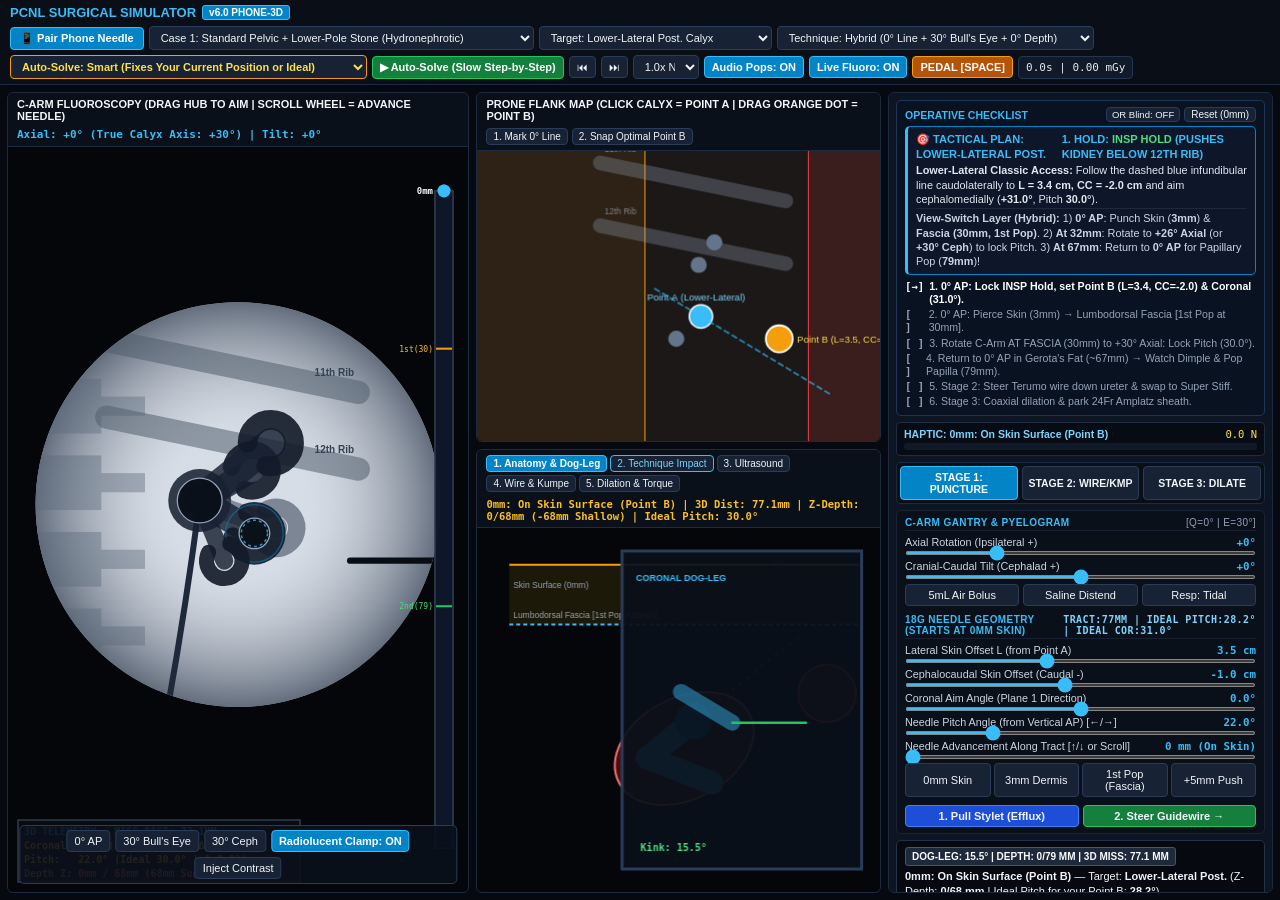
==== index.html @ 101577c9 "Update index.html" ====
<!DOCTYPE html>
<html lang="en">
<head>
  <meta charset="UTF-8">
  <meta name="viewport" content="width=device-width, initial-scale=1.0">
  <title>PCNL Surgical Access, Auto-Solution & Haptic Simulator v6.0</title>
  <link rel="stylesheet" href="styles.css">
</head>
<body>

<header>
  <div class="brand">
    <span>PCNL SURGICAL SIMULATOR</span>
    <span class="v-badge" style="background:#0284c7;border-color:#38bdf8;color:#fff;">v6.0 PHONE-3D</span>
  </div>
  <div class="top-bar">
    <!-- HARDCODED PHONE PAIRING BUTTON (ALWAYS VISIBLE) -->
    <button id="pairPhoneBtn" onclick="openPairPhoneModal()" style="background:#0284c7;border-color:#38bdf8;color:#fff;font-weight:800;">
      📱 Pair Phone Needle
    </button>

    <select id="caseSelect" title="Clinical Case">
      <option value="0">Case 1: Standard Pelvic + Lower-Pole Stone (Hydronephrotic)</option>
      <option value="1">Case 2: Branched Staghorn (Steep 52° Lower Neck — Dog-Leg Trap)</option>
      <option value="2">Case 3: High Calyx Under 12th Rib (Subcostal Cephalad Triangulation)</option>
      <option value="3">Case 4: Supracostal Upper-Pole Staghorn (11th–12th ICS Pleural Trap)</option>
      <option value="4">Case 5: Morbid Obesity (10.5cm Depth) + Ant/Post Calyx Overlap</option>
      <option value="5">Case 6: Horseshoe / Malrotated Kidney (Posteromedial Calyces)</option>
    </select>

    <select id="calyxSelect" title="Choose Target Posterior Calyx (Point A)">
      <option value="lower_lat">Target: Lower-Lateral Post. Calyx</option>
      <option value="lower_med">Target: Lower-Medial (Sub-Apical) Calyx</option>
      <option value="middle">Target: Middle Posterior Calyx</option>
      <option value="upper">Target: Upper-Pole Compound Calyx</option>
    </select>

    <select id="coachModeSelect" title="Technique Workflow Coach">
      <option value="hybrid">Technique: Hybrid (0° Line + 30° Bull's Eye + 0° Depth)</option>
      <option value="triangulation">Technique: Classic Biplanar Triangulation (0° + 30° Ceph)</option>
      <option value="bullseye">Technique: Pure Bull's Eye (30° Ipsilateral Coaxial)</option>
    </select>

    <button id="autoPlayBtn" class="auto-btn" onclick="toggleAutoSolve()">▶ Auto-Solve (Slow Step-by-Step)</button>
    <button onclick="stepAutoSolve(-1)" title="Previous Auto-Solution Step">⏮</button>
    <button onclick="stepAutoSolve(1)" title="Next Auto-Solution Step">⏭</button>
    <select id="autoSpeedSelect" title="Auto-Solution Speed" style="width:66px;">
      <option value="0.55">0.5x Slow</option>
      <option value="1.0" selected>1.0x Norm</option>
      <option value="2.0">2.0x Fast</option>
    </select>

    <button id="soundBtn" class="active" onclick="toggleSound()" title="Tactile Pop Audio Clicks">Audio Pops: ON</button>
    <button id="contFluoroBtn" class="active" onclick="toggleContFluoro()">Live Fluoro: ON</button>
    <button id="pedalBtn" class="pedal" onmousedown="startPedal()" onmouseup="stopPedal()" onmouseleave="stopPedal()">
      PEDAL [SPACE]
    </button>
    <span class="stat-pill" id="dosePill">0.0s | 0.00 mGy</span>
  </div>
</header>

<div class="workspace">
  <!-- COLUMN 1: C-ARM FLUOROSCOPY MONITOR -->
  <div class="col">
    <div class="card">
      <div class="card-header">
        <span>C-ARM FLUOROSCOPY (DRAG HUB TO AIM | SCROLL WHEEL = ADVANCE NEEDLE)</span>
        <span id="cArmReadout" style="color:var(--accent);font-family:monospace;">Axial: +0° | Tilt: 0°</span>
      </div>
      <div class="canvas-box">
        <canvas id="fluoroCanvas"></canvas>

        <div class="narration-banner" id="narrationBanner">
          <div class="narration-title">
            <span id="narrationStepTitle">AUTO-SOLUTION STEP 1/8</span>
            <span id="narrationTechLabel" style="color:#4ade80;">HYBRID TECHNIQUE</span>
          </div>
          <div class="narration-body" id="narrationBody">
            Initializing step-by-step surgical walkthrough...
          </div>
        </div>

        <div class="fluoro-toolbar">
          <button onclick="setCArm(0,0)">0° AP</button>
          <button onclick="setCArm(30,0)">30° Bull's Eye</button>
          <button onclick="setCArm(0,30)">30° Ceph</button>
          <button id="clampBtn" class="active" onclick="toggleClamp()">
            Radiolucent Clamp: ON
          </button>
          <button onclick="injectNeedleContrast()">Inject Contrast</button>
          <button onclick="clearBlush()" id="clearBlushBtn" style="display:none;border-color:#f59e0b;color:#fbbf24;">
            Washout Blush
          </button>
        </div>
      </div>
    </div>
  </div>

  <!-- COLUMN 2: FLANK SURFACE MAP + 5-MODE DIAGNOSTIC WORKBENCH -->
  <div class="col">
    <div class="card" style="flex: 0.88;">
      <div class="card-header">
        <span>PRONE FLANK MAP (CLICK CALYX = POINT A | DRAG ORANGE DOT = POINT B)</span>
        <div style="display:flex;gap:4px;">
          <button onclick="markPointA()" style="padding:2px 6px;font-size:10px;">1. Mark 0° Line</button>
          <button onclick="autoTrigPointB()" style="padding:2px 6px;font-size:10px;">2. Snap Optimal Point B</button>
        </div>
      </div>
      <div class="canvas-box">
        <canvas id="skinCanvas"></canvas>
      </div>
    </div>

    <div class="card" style="flex: 1.12;">
      <div class="card-header">
        <div style="display:flex;gap:3px;flex-wrap:wrap;">
          <button id="wbTab1" class="active" onclick="setWorkbench('anatomy')" style="padding:2px 6px;font-size:10px;">1. Anatomy & Dog-Leg</button>
          <button id="wbTab5" onclick="setWorkbench('compare')" style="padding:2px 6px;font-size:10px;border-color:#38bdf8;color:#7dd3fc;">2. Technique Impact</button>
          <button id="wbTab2" onclick="setWorkbench('ultrasound')" style="padding:2px 6px;font-size:10px;">3. Ultrasound</button>
          <button id="wbTab3" onclick="setWorkbench('wire')" style="padding:2px 6px;font-size:10px;">4. Wire & Kumpe</button>
          <button id="wbTab4" onclick="setWorkbench('dilation')" style="padding:2px 6px;font-size:10px;">5. Dilation & Torque</button>
        </div>
        <span id="tissueBadge" style="color:#fbbf24;font-family:monospace;font-size:10.5px;">0mm: On Skin Surface</span>
      </div>
      <div class="canvas-box">
        <canvas id="benchCanvas"></canvas>
      </div>
    </div>
  </div>

  <!-- COLUMN 3: 3-STAGE SURGICAL CONTROL DECK -->
  <div class="sidebar">
    <div class="coach-card">
      <div class="coach-head">
        <span style="font-size:10.5px;font-weight:700;color:var(--accent);" id="coachHeader">OPERATIVE CHECKLIST</span>
        <div style="display:flex;gap:4px;">
          <button onclick="toggleBlind()" id="blindBtn" style="padding:1px 5px;font-size:9.5px;">OR Blind: OFF</button>
          <button onclick="resetCase()" style="padding:1px 6px;font-size:10px;">Reset (0mm)</button>
        </div>
      </div>
      <ul class="coach-list" id="coachList"></ul>
    </div>

    <div class="haptic-bar-wrap">
      <div style="display:flex;justify-content:space-between;font-size:10.5px;">
        <span id="hapticLayerText" style="font-weight:700;color:#7dd3fc;">HAPTIC FEEL: Resting on Skin (Point B)</span>
        <span id="hapticForceVal" style="font-family:monospace;color:#fde047;">0.0 N</span>
      </div>
      <div class="haptic-track">
        <div class="haptic-fill" id="hapticFill"></div>
      </div>
    </div>

    <div class="stage-tabs">
      <button id="stBtn1" class="active" onclick="setStage(1)">STAGE 1: PUNCTURE</button>
      <button id="stBtn2" onclick="setStage(2)">STAGE 2: WIRE/KMP</button>
      <button id="stBtn3" onclick="setStage(3)">STAGE 3: DILATE</button>
    </div>

    <!-- STAGE 1 PANEL -->
    <div class="ctrl-panel visible" id="stage1Panel">
      <div class="sec-label">
        <span>C-Arm Gantry & Pyelogram</span>
        <span style="color:var(--text-muted);font-weight:400;">[Q=0° | E=30°]</span>
      </div>
      <div class="sl-row">
        <div class="sl-head"><span>Axial Rotation (Ipsilateral +)</span><span class="sl-val" id="vAx">+0°</span></div>
        <input type="range" id="sAx" min="-15" max="45" step="1" value="0">
      </div>
      <div class="sl-row">
        <div class="sl-head"><span>Cranial-Caudal Tilt (Cephalad +)</span><span class="sl-val" id="vOb">0°</span></div>
        <input type="range" id="sOb" min="-30" max="30" step="1" value="0">
      </div>
      <div class="grid-3">
        <button id="btnAir" onclick="toggleAir()">5mL Air Bolus</button>
        <button id="btnHydro" onclick="toggleHydro()">Saline Distend</button>
        <button id="btnResp" onclick="cycleResp()">Resp: Insp Hold</button>
      </div>

      <div class="sec-label" style="margin-top:3px;">
        <span>18G Needle Geometry (Starts at 0mm Skin)</span>
        <span id="trigHint" style="color:#7dd3fc;font-family:monospace;">Tract: 78mm</span>
      </div>
      <div class="sl-row">
        <div class="sl-head"><span>Lateral Skin Offset L (from Point A)</span><span class="sl-val" id="vLat">4.0 cm</span></div>
        <input type="range" id="sLat" min="1.5" max="8.0" step="0.1" value="4.0">
      </div>
      <div class="sl-row">
        <div class="sl-head"><span>Cephalocaudal Skin Offset (Caudal -)</span><span class="sl-val" id="vCC">-1.6 cm</span></div>
        <input type="range" id="sCC" min="-6.0" max="3.5" step="0.1" value="-1.6">
      </div>
      <div class="sl-row">
        <div class="sl-head"><span>Coronal Aim Angle (Plane 1 Direction)</span><span class="sl-val" id="vCor">22.0°</span></div>
        <input type="range" id="sCor" min="-45" max="65" step="0.5" value="22">
      </div>
      <div class="sl-row">
        <div class="sl-head"><span>Needle Pitch Angle (from Vertical AP) [←/→]</span><span class="sl-val" id="vPitch">30.5°</span></div>
        <input type="range" id="sPitch" min="10" max="60" step="0.5" value="30.5">
      </div>
      <div class="sl-row">
        <div class="sl-head"><span>Needle Advancement Along Tract [↑/↓ or Scroll]</span><span class="sl-val" id="vDepth">0 mm (Skin)</span></div>
        <input type="range" id="sDepth" min="0" max="135" step="1" value="0">
        <div class="grid-4" style="margin-top:2px;">
          <button onclick="setExactDepth(0)">0mm Skin</button>
          <button onclick="setExactDepth(3)">3mm Dermis</button>
          <button onclick="jumpToFascia()">1st Pop (Fascia)</button>
          <button onclick="stepDepth(5)">+5mm Push</button>
        </div>
      </div>
      <div class="grid-2" style="margin-top:3px;">
        <button style="background:#1d4ed8;border-color:#3b82f6;font-weight:700;" onclick="pullStylet()">
          1. Pull Stylet (Efflux)
        </button>
        <button style="background:#15803d;border-color:#22c55e;font-weight:700;" onclick="goToWireStage()">
          2. Steer Guidewire →
        </button>
      </div>
    </div>

    <!-- STAGE 2 PANEL -->
    <div class="ctrl-panel" id="stage2Panel">
      <div class="sec-label">
        <span>Active 0.035" Angled Terumo Steering</span>
        <span id="sweetSpotHint" style="color:#4ade80;font-family:monospace;">Target Torque: ~180°</span>
      </div>
      <div class="sl-row">
        <div class="sl-head"><span>Terumo Tip Torque Vise Rotation (0°–360°)</span><span class="sl-val" id="vTorque">90°</span></div>
        <input type="range" id="sTorque" min="0" max="360" step="5" value="90">
      </div>
      <div class="sl-row">
        <div class="sl-head"><span>Advance Hydrophilic Guidewire</span><span class="sl-val" id="vWireAdv">0 mm</span></div>
        <input type="range" id="sWireAdv" min="0" max="100" step="1" value="0">
        <div class="grid-3" style="margin-top:2px;">
          <button onclick="stepWire(-10)">Retract -10mm</button>
          <button onclick="stepWire(10)">Advance +10mm</button>
          <button onclick="autoSteerTerumo()">Auto-Torque Tip</button>
        </div>
      </div>
      <div class="sec-label" style="margin-top:5px;"><span>Catheter Backup & Stiff Wire Exchange</span></div>
      <div class="grid-2">
        <button id="btnKumpe" onclick="toggleKumpe()">1. Advance 5Fr Kumpe</button>
        <button id="btnStiff" onclick="exchangeStiffWire()">2. Swap Super Stiff Wire</button>
      </div>
      <button style="background:#15803d;border-color:#22c55e;font-weight:700;margin-top:4px;" onclick="setStage(3)">
        Proceed to Stage 3: Tract Dilation →
      </button>
    </div>

    <!-- STAGE 3 PANEL -->
    <div class="ctrl-panel" id="stage3Panel">
      <div class="sec-label">
        <span>Coaxial Tract Dilation (Alken + Amplatz)</span>
        <span id="needlePitchRef" style="color:#7dd3fc;font-family:monospace;">Needle Pitch: 30.5°</span>
      </div>
      <div class="sl-row">
        <div class="sl-head"><span>Dilator Entry Pitch Angle (Match Needle!)</span><span class="sl-val" id="vDilPitch">30.5°</span></div>
        <input type="range" id="sDilPitch" min="10" max="60" step="0.5" value="30.5">
      </div>
      <div class="sl-row">
        <div class="sl-head"><span>Alken Guide Rod & Telescopic Dilators</span><span class="sl-val" id="vRod">0 mm</span></div>
        <input type="range" id="sRod" min="0" max="125" step="1" value="0">
      </div>
      <div class="sl-row">
        <div class="sl-head"><span>24 Fr Amplatz Renal Sheath Depth</span><span class="sl-val" id="vSheath">0 mm</span></div>
        <input type="range" id="sSheath" min="0" max="125" step="1" value="0">
      </div>
      <button onclick="matchDilatorAngle()" style="font-size:10.5px;">Align Dilator Coaxial with Guidewire Vector</button>
      <div class="sec-label" style="margin-top:5px;"><span>24 Fr Rigid Nephroscope Sweep</span></div>
      <div class="sl-row">
        <div class="sl-head"><span>Nephroscope Leverage / Sweep Angle</span><span class="sl-val" id="vScopeSweep">0° (Neutral)</span></div>
        <input type="range" id="sScopeSweep" min="-35" max="35" step="1" value="0">
      </div>
      <div id="torqueScoreBox" style="font-size:10.8px;color:#cbd5e1;background:#060a10;padding:5px;border-radius:4px;border:1px solid #1e2d42;">
        Park the 24 Fr Amplatz sheath inside the calyceal cup to evaluate rigid nephroscope reach and parenchymal torque.
      </div>
    </div>

    <div class="telemetry-card">
      <div class="badge-pill b-info" id="statusBadge">READY ON SKIN (0 MM)</div>
      <div id="statusText">Needle tip is resting on the flank skin at Point B (0 mm). Click <b>📱 Pair Phone Needle</b> or <b>▶ Auto-Solve</b>.</div>
    </div>
  </div>
</div>

<!-- HARDCODED PHONE PAIRING MODAL -->
<div id="phonePairModal" style="position:fixed;inset:0;background:rgba(4,8,15,0.86);z-index:9999;display:none;align-items:center;justify-content:center;backdrop-filter:blur(4px);">
  <div style="background:#0e1726;border:1px solid #38bdf8;border-radius:8px;padding:18px;max-width:430px;width:92%;text-align:center;box-shadow:0 12px 32px rgba(0,0,0,0.8);">
    <h3 style="color:#38bdf8;font-size:15px;margin-bottom:6px;">📱 2-DEVICE OR MODE: PHONE AS 18G NEEDLE</h3>
    <p style="color:#cbd5e1;font-size:11.5px;line-height:1.4;margin-bottom:12px;">
      Scan this QR code with your phone camera (or open the link below on your phone) to hold your phone like the Chiba needle!
    </p>
    <div style="background:#fff;padding:10px;border-radius:6px;display:inline-block;margin-bottom:10px;">
      <img id="phoneQrImg" src="" alt="Scan QR Code" style="width:180px;height:180px;display:block;">
    </div>
    <div id="phoneRoomCodeDisplay" style="font-family:monospace;font-size:18px;font-weight:800;color:#fde047;margin-bottom:6px;">
      ROOM CODE: ----
    </div>
    <div id="phoneUrlDisplay" style="font-size:11px;color:#38bdf8;word-break:break-all;margin-bottom:12px;user-select:all;"></div>
    <div id="pcPairStatus" style="font-size:11.5px;color:#fbbf24;font-weight:700;margin-bottom:12px;">
      Connecting surgical P2P bridge...
    </div>
    <button onclick="document.getElementById('phonePairModal').style.display='none'" style="background:#0284c7;color:#fff;border:1px solid #38bdf8;padding:7px 16px;border-radius:4px;font-weight:700;cursor:pointer;">
      Close Window
    </button>
  </div>
</div>

<script>
  function openPairPhoneModal() {
    const m = document.getElementById('phonePairModal');
    if (m) m.style.display = 'flex';
  }
  const v = Date.now();
  document.querySelector('link[rel="stylesheet"]').href = 'styles.css?v=' + v;
  ['cases.js', 'physics.js', 'renderer.js', 'controller.js'].forEach(src => {
    const s = document.createElement('script');
    s.src = src + '?v=' + v;
    s.async = false;
    document.body.appendChild(s);
  });
</script>
</body>
</html>
---- styles.css ----
:root {
  --bg-dark: #06090f;
  --panel-bg: #0e1522;
  --panel-border: #1d2b40;
  --accent: #38bdf8;
  --accent-dim: #0284c7;
  --success: #22c55e;
  --warn: #f59e0b;
  --danger: #ef4444;
  --text-main: #f1f5f9;
  --text-muted: #94a3b8;
}
* { box-sizing: border-box; margin: 0; padding: 0; user-select: none; }
body {
  background: var(--bg-dark);
  color: var(--text-main);
  font-family: -apple-system, BlinkMacSystemFont, "Segoe UI", Roboto, sans-serif;
  font-size: 12px;
  height: 100vh;
  display: flex;
  flex-direction: column;
  overflow: hidden;
}

header {
  background: #090e17;
  border-bottom: 1px solid var(--panel-border);
  padding: 5px 10px;
  display: flex;
  align-items: center;
  justify-content: space-between;
  gap: 6px;
  flex-wrap: wrap;
}
.brand {
  font-weight: 800;
  font-size: 13px;
  color: var(--accent);
  display: flex;
  align-items: center;
  gap: 6px;
}
.v-badge {
  background: rgba(34, 197, 94, 0.18);
  border: 1px solid var(--success);
  color: #4ade80;
  font-size: 10px;
  padding: 1px 6px;
  border-radius: 3px;
}
.top-bar {
  display: flex;
  align-items: center;
  gap: 5px;
  flex-wrap: wrap;
}
select, button {
  background: #172234;
  color: var(--text-main);
  border: 1px solid #2a3c58;
  border-radius: 4px;
  padding: 4px 7px;
  font-size: 11px;
  cursor: pointer;
  transition: all 0.12s;
}
select:hover, button:hover:not(:disabled) {
  border-color: var(--accent);
  background: #1f2f47;
}
button:disabled { opacity: 0.4; cursor: not-allowed; }
button.active {
  background: var(--accent-dim);
  border-color: var(--accent);
  color: #fff;
  font-weight: 600;
}
button.auto-btn {
  background: #15803d;
  border-color: #22c55e;
  color: #fff;
  font-weight: 700;
}
button.auto-btn.playing {
  background: #b91c1c;
  border-color: #f87171;
  animation: pulseGlow 1.2s infinite;
}
@keyframes pulseGlow {
  0%, 100% { box-shadow: 0 0 4px rgba(248, 113, 113, 0.4); }
  50% { box-shadow: 0 0 12px rgba(248, 113, 113, 0.9); }
}
button.warn-active {
  background: #b45309;
  border-color: #f59e0b;
  color: #fff;
  font-weight: 600;
}
button.pedal {
  background: #b45309;
  border-color: #f59e0b;
  color: #fff;
  font-weight: 700;
}
button.pedal:active, button.pedal.firing {
  background: #f59e0b;
  color: #000;
  box-shadow: 0 0 10px #f59e0b;
}
.stat-pill {
  background: #111a29;
  border: 1px solid #24354f;
  padding: 4px 7px;
  border-radius: 4px;
  font-family: ui-monospace, SFMono-Regular, monospace;
  font-size: 11px;
  color: #e2e8f0;
}

.workspace {
  flex: 1;
  display: grid;
  grid-template-columns: 1.2fr 1.05fr 385px;
  gap: 7px;
  padding: 7px;
  overflow: hidden;
}
@media (max-width: 1180px) {
  body { height: auto; overflow: auto; }
  .workspace { grid-template-columns: 1fr; }
}

.col {
  display: flex;
  flex-direction: column;
  gap: 7px;
  min-height: 0;
}
.card {
  background: var(--panel-bg);
  border: 1px solid var(--panel-border);
  border-radius: 6px;
  display: flex;
  flex-direction: column;
  flex: 1;
  min-height: 230px;
  overflow: hidden;
  position: relative;
}
.card-header {
  padding: 5px 9px;
  background: #0a101a;
  border-bottom: 1px solid var(--panel-border);
  display: flex;
  justify-content: space-between;
  align-items: center;
  font-size: 11px;
  font-weight: 700;
  gap: 6px;
  flex-wrap: wrap;
}
.canvas-box {
  flex: 1;
  position: relative;
  width: 100%;
  height: 100%;
  background: #04060a;
}
canvas {
  position: absolute;
  top: 0; left: 0;
  width: 100%;
  height: 100%;
  display: block;
}

.narration-banner {
  position: absolute;
  top: 8px;
  left: 50%;
  transform: translateX(-50%);
  width: 94%;
  background: rgba(9, 18, 32, 0.94);
  border: 1px solid var(--accent);
  border-radius: 6px;
  padding: 7px 10px;
  z-index: 6;
  display: none;
  box-shadow: 0 4px 16px rgba(0,0,0,0.65);
}
.narration-banner.visible { display: block; }
.narration-title {
  font-size: 11px;
  font-weight: 800;
  color: #38bdf8;
  display: flex;
  justify-content: space-between;
  margin-bottom: 3px;
}
.narration-body {
  font-size: 11.2px;
  color: #f1f5f9;
  line-height: 1.35;
}

.fluoro-toolbar {
  position: absolute;
  bottom: 8px;
  left: 50%;
  transform: translateX(-50%);
  background: rgba(10, 16, 26, 0.9);
  border: 1px solid #2a3c58;
  border-radius: 5px;
  padding: 4px 6px;
  display: flex;
  gap: 5px;
  z-index: 5;
  flex-wrap: wrap;
  justify-content: center;
  width: 95%;
}

.sidebar {
  background: var(--panel-bg);
  border: 1px solid var(--panel-border);
  border-radius: 6px;
  display: flex;
  flex-direction: column;
  overflow-y: auto;
  padding: 7px;
  gap: 6px;
}
.coach-card {
  background: #091220;
  border: 1px solid #1d3658;
  border-radius: 5px;
  padding: 6px 8px;
}
.coach-head {
  display: flex;
  justify-content: space-between;
  align-items: center;
  margin-bottom: 4px;
  gap: 4px;
  flex-wrap: wrap;
}
.coach-list {
  list-style: none;
  display: flex;
  flex-direction: column;
  gap: 2px;
  font-size: 10.6px;
}
.coach-item {
  display: flex;
  gap: 5px;
  color: #94a3b8;
  line-height: 1.25;
}
.coach-item.done { color: #4ade80; }
.coach-item.active { color: #fff; font-weight: 600; }

.haptic-bar-wrap {
  background: #070c14;
  border: 1px solid #1e2d42;
  border-radius: 4px;
  padding: 5px 7px;
  display: flex;
  flex-direction: column;
  gap: 3px;
}
.haptic-track {
  width: 100%;
  height: 7px;
  background: #111a28;
  border-radius: 3px;
  overflow: hidden;
  position: relative;
}
.haptic-fill {
  height: 100%;
  width: 0%;
  background: linear-gradient(90deg, #38bdf8, #f59e0b, #ef4444);
  transition: width 0.08s;
}

.stage-tabs {
  display: grid;
  grid-template-columns: repeat(3, 1fr);
  gap: 4px;
  background: #090e17;
  padding: 3px;
  border-radius: 5px;
  border: 1px solid #1d2b40;
}
.stage-tabs button {
  padding: 4px;
  font-size: 10.5px;
  font-weight: 700;
}

.ctrl-panel {
  background: #0a101a;
  border: 1px solid #182436;
  border-radius: 5px;
  padding: 6px 8px;
  display: none;
  flex-direction: column;
  gap: 5px;
}
.ctrl-panel.visible { display: flex; }

.sec-label {
  font-size: 10px;
  text-transform: uppercase;
  letter-spacing: 0.4px;
  color: var(--accent);
  font-weight: 700;
  display: flex;
  justify-content: space-between;
  border-bottom: 1px solid #162030;
  padding-bottom: 2px;
}
.sl-row { display: flex; flex-direction: column; gap: 2px; }
.sl-head {
  display: flex;
  justify-content: space-between;
  font-size: 10.8px;
  color: #cbd5e1;
}
.sl-val {
  font-family: ui-monospace, SFMono-Regular, monospace;
  color: var(--accent);
  font-weight: 600;
}
input[type="range"] {
  width: 100%;
  accent-color: var(--accent);
  height: 4px;
  cursor: pointer;
}
.grid-2 { display: grid; grid-template-columns: 1fr 1fr; gap: 4px; }
.grid-3 { display: grid; grid-template-columns: 1fr 1fr 1fr; gap: 4px; }
.grid-4 { display: grid; grid-template-columns: repeat(4, 1fr); gap: 3px; }

.telemetry-card {
  background: #060a10;
  border: 1px solid #22324a;
  border-radius: 5px;
  padding: 6px 8px;
  font-size: 11px;
  line-height: 1.35;
  margin-top: auto;
}
.badge-pill {
  display: inline-block;
  padding: 2px 6px;
  border-radius: 3px;
  font-weight: 700;
  font-size: 10px;
  margin-bottom: 3px;
}
.b-info { background: #1e293b; color: #f8fafc; border: 1px solid #475569; }
.b-ok { background: rgba(34, 197, 94, 0.2); color: #4ade80; border: 1px solid #22c55e; }
.b-warn { background: rgba(245, 158, 11, 0.2); color: #fbbf24; border: 1px solid #f59e0b; }
.b-err { background: rgba(239, 68, 68, 0.22); color: #f87171; border: 1px solid #ef4444; }
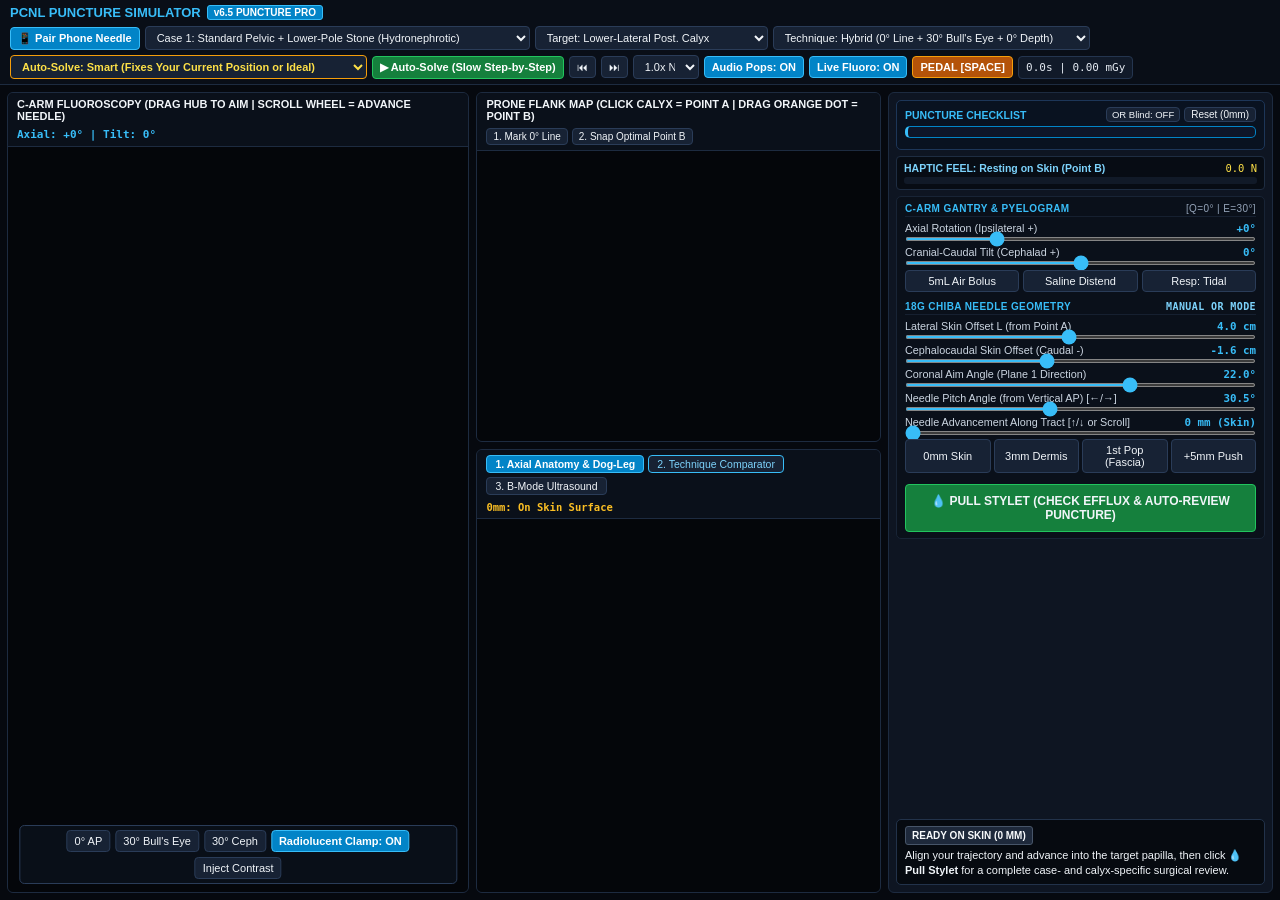
==== commit 9d2ae2e6: "Update index.html" ====
--- a/index.html
+++ b/index.html
@@ -3,18 +3,29 @@
 <head>
   <meta charset="UTF-8">
   <meta name="viewport" content="width=device-width, initial-scale=1.0">
-  <title>PCNL Surgical Access, Auto-Solution & Haptic Simulator v6.0</title>
+  <title>PCNL Puncture Mastery & Haptic Simulator v6.5</title>
   <link rel="stylesheet" href="styles.css">
+  <style>
+    .review-modal { position:fixed; inset:0; background:rgba(4,8,15,0.88); z-index:9999; display:none; align-items:center; justify-content:center; backdrop-filter:blur(5px); padding:12px; }
+    .review-card { background:#0b1322; border:1px solid #38bdf8; border-radius:8px; max-width:680px; width:100%; max-height:92vh; overflow-y:auto; padding:18px; box-shadow:0 16px 40px rgba(0,0,0,0.85); display:flex; flex-direction:column; gap:12px; }
+    .review-top { display:flex; justify-content:space-between; align-items:center; border-bottom:1px solid #1e293b; padding-bottom:10px; }
+    .grade-badge { font-size:28px; font-weight:900; font-family:monospace; padding:4px 14px; border-radius:6px; border:2px solid currentColor; }
+    .cmp-table { width:100%; border-collapse:collapse; font-size:11.5px; background:#070c16; border:1px solid #1e293b; border-radius:6px; overflow:hidden; }
+    .cmp-table th, .cmp-table td { padding:6px 8px; text-align:left; border-bottom:1px solid #162032; }
+    .cmp-table th { background:#0f172a; color:#38bdf8; font-size:10.5px; text-transform:uppercase; }
+    .rev-sec { background:#070c16; border:1px solid #1e293b; border-radius:6px; padding:10px 12px; }
+    .rev-sec h4 { color:#38bdf8; font-size:11.5px; text-transform:uppercase; margin-bottom:6px; letter-spacing:0.4px; }
+    .rev-list { padding-left:18px; display:flex; flex-direction:column; gap:5px; font-size:11.8px; line-height:1.42; color:#e2e8f0; }
+  </style>
 </head>
 <body>
 
 <header>
   <div class="brand">
-    <span>PCNL SURGICAL SIMULATOR</span>
-    <span class="v-badge" style="background:#0284c7;border-color:#38bdf8;color:#fff;">v6.0 PHONE-3D</span>
+    <span>PCNL PUNCTURE SIMULATOR</span>
+    <span class="v-badge" style="background:#0284c7;border-color:#38bdf8;color:#fff;">v6.5 PUNCTURE PRO</span>
   </div>
   <div class="top-bar">
-    <!-- HARDCODED PHONE PAIRING BUTTON (ALWAYS VISIBLE) -->
     <button id="pairPhoneBtn" onclick="openPairPhoneModal()" style="background:#0284c7;border-color:#38bdf8;color:#fff;font-weight:800;">
       📱 Pair Phone Needle
     </button>
@@ -24,7 +35,7 @@
       <option value="1">Case 2: Branched Staghorn (Steep 52° Lower Neck — Dog-Leg Trap)</option>
       <option value="2">Case 3: High Calyx Under 12th Rib (Subcostal Cephalad Triangulation)</option>
       <option value="3">Case 4: Supracostal Upper-Pole Staghorn (11th–12th ICS Pleural Trap)</option>
-      <option value="4">Case 5: Morbid Obesity (10.5cm Depth) + Ant/Post Calyx Overlap</option>
+      <option value="4">Case 5: Morbid Obesity (10.4cm Depth) + Ant/Post Calyx Overlap</option>
       <option value="5">Case 6: Horseshoe / Malrotated Kidney (Posteromedial Calyces)</option>
     </select>
 
@@ -41,16 +52,16 @@
       <option value="bullseye">Technique: Pure Bull's Eye (30° Ipsilateral Coaxial)</option>
     </select>
 
-    <button id="autoPlayBtn" class="auto-btn" onclick="toggleAutoSolve()">▶ Auto-Solve (Slow Step-by-Step)</button>
-    <button onclick="stepAutoSolve(-1)" title="Previous Auto-Solution Step">⏮</button>
-    <button onclick="stepAutoSolve(1)" title="Next Auto-Solution Step">⏭</button>
+    <button id="autoPlayBtn" class="auto-btn" onclick="toggleAutoSolve()">▶ Auto-Solve</button>
+    <button onclick="stepAutoSolve(-1)" title="Previous Step">⏮</button>
+    <button onclick="stepAutoSolve(1)" title="Next Step">⏭</button>
     <select id="autoSpeedSelect" title="Auto-Solution Speed" style="width:66px;">
       <option value="0.55">0.5x Slow</option>
       <option value="1.0" selected>1.0x Norm</option>
       <option value="2.0">2.0x Fast</option>
     </select>
 
-    <button id="soundBtn" class="active" onclick="toggleSound()" title="Tactile Pop Audio Clicks">Audio Pops: ON</button>
+    <button id="soundBtn" class="active" onclick="toggleSound()">Audio Pops: ON</button>
     <button id="contFluoroBtn" class="active" onclick="toggleContFluoro()">Live Fluoro: ON</button>
     <button id="pedalBtn" class="pedal" onmousedown="startPedal()" onmouseup="stopPedal()" onmouseleave="stopPedal()">
       PEDAL [SPACE]
@@ -72,31 +83,25 @@
 
         <div class="narration-banner" id="narrationBanner">
           <div class="narration-title">
-            <span id="narrationStepTitle">AUTO-SOLUTION STEP 1/8</span>
+            <span id="narrationStepTitle">AUTO-SOLUTION STEP 1/5</span>
             <span id="narrationTechLabel" style="color:#4ade80;">HYBRID TECHNIQUE</span>
           </div>
-          <div class="narration-body" id="narrationBody">
-            Initializing step-by-step surgical walkthrough...
-          </div>
+          <div class="narration-body" id="narrationBody"></div>
         </div>
 
         <div class="fluoro-toolbar">
           <button onclick="setCArm(0,0)">0° AP</button>
           <button onclick="setCArm(30,0)">30° Bull's Eye</button>
           <button onclick="setCArm(0,30)">30° Ceph</button>
-          <button id="clampBtn" class="active" onclick="toggleClamp()">
-            Radiolucent Clamp: ON
-          </button>
+          <button id="clampBtn" class="active" onclick="toggleClamp()">Radiolucent Clamp: ON</button>
           <button onclick="injectNeedleContrast()">Inject Contrast</button>
-          <button onclick="clearBlush()" id="clearBlushBtn" style="display:none;border-color:#f59e0b;color:#fbbf24;">
-            Washout Blush
-          </button>
-        </div>
-      </div>
-    </div>
-  </div>
-
-  <!-- COLUMN 2: FLANK SURFACE MAP + 5-MODE DIAGNOSTIC WORKBENCH -->
+          <button onclick="clearBlush()" id="clearBlushBtn" style="display:none;border-color:#f59e0b;color:#fbbf24;">Washout Blush</button>
+        </div>
+      </div>
+    </div>
+  </div>
+
+  <!-- COLUMN 2: FLANK SURFACE MAP + PUNCTURE DIAGNOSTIC WORKBENCH -->
   <div class="col">
     <div class="card" style="flex: 0.88;">
       <div class="card-header">
@@ -113,12 +118,10 @@
 
     <div class="card" style="flex: 1.12;">
       <div class="card-header">
-        <div style="display:flex;gap:3px;flex-wrap:wrap;">
-          <button id="wbTab1" class="active" onclick="setWorkbench('anatomy')" style="padding:2px 6px;font-size:10px;">1. Anatomy & Dog-Leg</button>
-          <button id="wbTab5" onclick="setWorkbench('compare')" style="padding:2px 6px;font-size:10px;border-color:#38bdf8;color:#7dd3fc;">2. Technique Impact</button>
-          <button id="wbTab2" onclick="setWorkbench('ultrasound')" style="padding:2px 6px;font-size:10px;">3. Ultrasound</button>
-          <button id="wbTab3" onclick="setWorkbench('wire')" style="padding:2px 6px;font-size:10px;">4. Wire & Kumpe</button>
-          <button id="wbTab4" onclick="setWorkbench('dilation')" style="padding:2px 6px;font-size:10px;">5. Dilation & Torque</button>
+        <div style="display:flex;gap:4px;flex-wrap:wrap;">
+          <button id="wbTab1" class="active" onclick="setWorkbench('anatomy')" style="padding:2px 8px;font-size:10.5px;">1. Axial Anatomy &amp; Dog-Leg</button>
+          <button id="wbTab5" onclick="setWorkbench('compare')" style="padding:2px 8px;font-size:10.5px;border-color:#38bdf8;color:#7dd3fc;">2. Technique Comparator</button>
+          <button id="wbTab2" onclick="setWorkbench('ultrasound')" style="padding:2px 8px;font-size:10.5px;">3. B-Mode Ultrasound</button>
         </div>
         <span id="tissueBadge" style="color:#fbbf24;font-family:monospace;font-size:10.5px;">0mm: On Skin Surface</span>
       </div>
@@ -128,11 +131,11 @@
     </div>
   </div>
 
-  <!-- COLUMN 3: 3-STAGE SURGICAL CONTROL DECK -->
+  <!-- COLUMN 3: FOCUSED 18G PUNCTURE CONTROL DECK -->
   <div class="sidebar">
     <div class="coach-card">
       <div class="coach-head">
-        <span style="font-size:10.5px;font-weight:700;color:var(--accent);" id="coachHeader">OPERATIVE CHECKLIST</span>
+        <span style="font-size:10.5px;font-weight:700;color:var(--accent);" id="coachHeader">PUNCTURE CHECKLIST</span>
         <div style="display:flex;gap:4px;">
           <button onclick="toggleBlind()" id="blindBtn" style="padding:1px 5px;font-size:9.5px;">OR Blind: OFF</button>
           <button onclick="resetCase()" style="padding:1px 6px;font-size:10px;">Reset (0mm)</button>
@@ -151,16 +154,9 @@
       </div>
     </div>
 
-    <div class="stage-tabs">
-      <button id="stBtn1" class="active" onclick="setStage(1)">STAGE 1: PUNCTURE</button>
-      <button id="stBtn2" onclick="setStage(2)">STAGE 2: WIRE/KMP</button>
-      <button id="stBtn3" onclick="setStage(3)">STAGE 3: DILATE</button>
-    </div>
-
-    <!-- STAGE 1 PANEL -->
     <div class="ctrl-panel visible" id="stage1Panel">
       <div class="sec-label">
-        <span>C-Arm Gantry & Pyelogram</span>
+        <span>C-Arm Gantry &amp; Pyelogram</span>
         <span style="color:var(--text-muted);font-weight:400;">[Q=0° | E=30°]</span>
       </div>
       <div class="sl-row">
@@ -177,21 +173,21 @@
         <button id="btnResp" onclick="cycleResp()">Resp: Insp Hold</button>
       </div>
 
-      <div class="sec-label" style="margin-top:3px;">
-        <span>18G Needle Geometry (Starts at 0mm Skin)</span>
-        <span id="trigHint" style="color:#7dd3fc;font-family:monospace;">Tract: 78mm</span>
+      <div class="sec-label" style="margin-top:4px;">
+        <span>18G Chiba Needle Geometry</span>
+        <span id="trigHint" style="color:#7dd3fc;font-family:monospace;">Manual OR Mode</span>
       </div>
       <div class="sl-row">
         <div class="sl-head"><span>Lateral Skin Offset L (from Point A)</span><span class="sl-val" id="vLat">4.0 cm</span></div>
-        <input type="range" id="sLat" min="1.5" max="8.0" step="0.1" value="4.0">
+        <input type="range" id="sLat" min="0.5" max="8.0" step="0.1" value="4.0">
       </div>
       <div class="sl-row">
         <div class="sl-head"><span>Cephalocaudal Skin Offset (Caudal -)</span><span class="sl-val" id="vCC">-1.6 cm</span></div>
-        <input type="range" id="sCC" min="-6.0" max="3.5" step="0.1" value="-1.6">
+        <input type="range" id="sCC" min="-6.0" max="5.0" step="0.1" value="-1.6">
       </div>
       <div class="sl-row">
         <div class="sl-head"><span>Coronal Aim Angle (Plane 1 Direction)</span><span class="sl-val" id="vCor">22.0°</span></div>
-        <input type="range" id="sCor" min="-45" max="65" step="0.5" value="22">
+        <input type="range" id="sCor" min="-75" max="75" step="0.5" value="22">
       </div>
       <div class="sl-row">
         <div class="sl-head"><span>Needle Pitch Angle (from Vertical AP) [←/→]</span><span class="sl-val" id="vPitch">30.5°</span></div>
@@ -207,98 +203,76 @@
           <button onclick="stepDepth(5)">+5mm Push</button>
         </div>
       </div>
-      <div class="grid-2" style="margin-top:3px;">
-        <button style="background:#1d4ed8;border-color:#3b82f6;font-weight:700;" onclick="pullStylet()">
-          1. Pull Stylet (Efflux)
-        </button>
-        <button style="background:#15803d;border-color:#22c55e;font-weight:700;" onclick="goToWireStage()">
-          2. Steer Guidewire →
-        </button>
-      </div>
-    </div>
-
-    <!-- STAGE 2 PANEL -->
-    <div class="ctrl-panel" id="stage2Panel">
-      <div class="sec-label">
-        <span>Active 0.035" Angled Terumo Steering</span>
-        <span id="sweetSpotHint" style="color:#4ade80;font-family:monospace;">Target Torque: ~180°</span>
-      </div>
-      <div class="sl-row">
-        <div class="sl-head"><span>Terumo Tip Torque Vise Rotation (0°–360°)</span><span class="sl-val" id="vTorque">90°</span></div>
-        <input type="range" id="sTorque" min="0" max="360" step="5" value="90">
-      </div>
-      <div class="sl-row">
-        <div class="sl-head"><span>Advance Hydrophilic Guidewire</span><span class="sl-val" id="vWireAdv">0 mm</span></div>
-        <input type="range" id="sWireAdv" min="0" max="100" step="1" value="0">
-        <div class="grid-3" style="margin-top:2px;">
-          <button onclick="stepWire(-10)">Retract -10mm</button>
-          <button onclick="stepWire(10)">Advance +10mm</button>
-          <button onclick="autoSteerTerumo()">Auto-Torque Tip</button>
-        </div>
-      </div>
-      <div class="sec-label" style="margin-top:5px;"><span>Catheter Backup & Stiff Wire Exchange</span></div>
-      <div class="grid-2">
-        <button id="btnKumpe" onclick="toggleKumpe()">1. Advance 5Fr Kumpe</button>
-        <button id="btnStiff" onclick="exchangeStiffWire()">2. Swap Super Stiff Wire</button>
-      </div>
-      <button style="background:#15803d;border-color:#22c55e;font-weight:700;margin-top:4px;" onclick="setStage(3)">
-        Proceed to Stage 3: Tract Dilation →
+
+      <button style="background:#15803d;border-color:#22c55e;font-weight:800;padding:9px;font-size:12px;margin-top:6px;" onclick="pullStylet()">
+        💧 PULL STYLET (CHECK EFFLUX &amp; AUTO-REVIEW PUNCTURE)
       </button>
-    </div>
-
-    <!-- STAGE 3 PANEL -->
-    <div class="ctrl-panel" id="stage3Panel">
-      <div class="sec-label">
-        <span>Coaxial Tract Dilation (Alken + Amplatz)</span>
-        <span id="needlePitchRef" style="color:#7dd3fc;font-family:monospace;">Needle Pitch: 30.5°</span>
-      </div>
-      <div class="sl-row">
-        <div class="sl-head"><span>Dilator Entry Pitch Angle (Match Needle!)</span><span class="sl-val" id="vDilPitch">30.5°</span></div>
-        <input type="range" id="sDilPitch" min="10" max="60" step="0.5" value="30.5">
-      </div>
-      <div class="sl-row">
-        <div class="sl-head"><span>Alken Guide Rod & Telescopic Dilators</span><span class="sl-val" id="vRod">0 mm</span></div>
-        <input type="range" id="sRod" min="0" max="125" step="1" value="0">
-      </div>
-      <div class="sl-row">
-        <div class="sl-head"><span>24 Fr Amplatz Renal Sheath Depth</span><span class="sl-val" id="vSheath">0 mm</span></div>
-        <input type="range" id="sSheath" min="0" max="125" step="1" value="0">
-      </div>
-      <button onclick="matchDilatorAngle()" style="font-size:10.5px;">Align Dilator Coaxial with Guidewire Vector</button>
-      <div class="sec-label" style="margin-top:5px;"><span>24 Fr Rigid Nephroscope Sweep</span></div>
-      <div class="sl-row">
-        <div class="sl-head"><span>Nephroscope Leverage / Sweep Angle</span><span class="sl-val" id="vScopeSweep">0° (Neutral)</span></div>
-        <input type="range" id="sScopeSweep" min="-35" max="35" step="1" value="0">
-      </div>
-      <div id="torqueScoreBox" style="font-size:10.8px;color:#cbd5e1;background:#060a10;padding:5px;border-radius:4px;border:1px solid #1e2d42;">
-        Park the 24 Fr Amplatz sheath inside the calyceal cup to evaluate rigid nephroscope reach and parenchymal torque.
-      </div>
     </div>
 
     <div class="telemetry-card">
       <div class="badge-pill b-info" id="statusBadge">READY ON SKIN (0 MM)</div>
-      <div id="statusText">Needle tip is resting on the flank skin at Point B (0 mm). Click <b>📱 Pair Phone Needle</b> or <b>▶ Auto-Solve</b>.</div>
+      <div id="statusText">Align your trajectory and advance into the target papilla, then click <b>💧 Pull Stylet</b> for a complete case- and calyx-specific surgical review.</div>
     </div>
   </div>
 </div>
 
-<!-- HARDCODED PHONE PAIRING MODAL -->
+<!-- AUTOMATIC PATIENT- & CALYX-SPECIFIC PUNCTURE REVIEW MODAL -->
+<div id="punctureReviewModal" class="review-modal">
+  <div class="review-card">
+    <div class="review-top">
+      <div>
+        <div id="revCaseTitle" style="font-size:14px;font-weight:800;color:#f8fafc;">CASE &amp; CALYX PUNCTURE REVIEW</div>
+        <div id="revVerdictSub" style="font-size:11.5px;color:#94a3b8;margin-top:2px;"></div>
+      </div>
+      <div id="revGradeBadge" class="grade-badge" style="color:#4ade80;">A</div>
+    </div>
+
+    <table class="cmp-table">
+      <thead>
+        <tr>
+          <th>Parameter</th>
+          <th>Your Puncture</th>
+          <th>Ideal for This Calyx</th>
+          <th>Clinical Impact</th>
+        </tr>
+      </thead>
+      <tbody id="revCompareBody"></tbody>
+    </table>
+
+    <div class="rev-sec">
+      <h4>1. What Happened &amp; How to Make This Puncture Better</h4>
+      <ul class="rev-list" id="revHowToImprove"></ul>
+    </div>
+
+    <div class="rev-sec">
+      <h4>2. Patient- &amp; Calyx-Specific Anatomical Strategy</h4>
+      <ul class="rev-list" id="revPatientCalyxNotes"></ul>
+    </div>
+
+    <div style="display:flex;gap:8px;justify-content:flex-end;">
+      <button onclick="applyIdealFixFromReview()" style="background:#15803d;border-color:#22c55e;color:#fff;font-weight:700;padding:8px 14px;">
+        ✨ Snap to Ideal Trajectory &amp; Compare
+      </button>
+      <button onclick="document.getElementById('punctureReviewModal').style.display='none'" style="background:#0284c7;border-color:#38bdf8;color:#fff;font-weight:800;padding:8px 16px;">
+        Continue Practicing
+      </button>
+    </div>
+  </div>
+</div>
+
+<!-- PHONE PAIRING MODAL -->
 <div id="phonePairModal" style="position:fixed;inset:0;background:rgba(4,8,15,0.86);z-index:9999;display:none;align-items:center;justify-content:center;backdrop-filter:blur(4px);">
   <div style="background:#0e1726;border:1px solid #38bdf8;border-radius:8px;padding:18px;max-width:430px;width:92%;text-align:center;box-shadow:0 12px 32px rgba(0,0,0,0.8);">
     <h3 style="color:#38bdf8;font-size:15px;margin-bottom:6px;">📱 2-DEVICE OR MODE: PHONE AS 18G NEEDLE</h3>
     <p style="color:#cbd5e1;font-size:11.5px;line-height:1.4;margin-bottom:12px;">
-      Scan this QR code with your phone camera (or open the link below on your phone) to hold your phone like the Chiba needle!
+      Scan this QR code with your phone camera to use your phone as a 3D Chiba needle!
     </p>
     <div style="background:#fff;padding:10px;border-radius:6px;display:inline-block;margin-bottom:10px;">
       <img id="phoneQrImg" src="" alt="Scan QR Code" style="width:180px;height:180px;display:block;">
     </div>
-    <div id="phoneRoomCodeDisplay" style="font-family:monospace;font-size:18px;font-weight:800;color:#fde047;margin-bottom:6px;">
-      ROOM CODE: ----
-    </div>
+    <div id="phoneRoomCodeDisplay" style="font-family:monospace;font-size:18px;font-weight:800;color:#fde047;margin-bottom:6px;">ROOM CODE: ----</div>
     <div id="phoneUrlDisplay" style="font-size:11px;color:#38bdf8;word-break:break-all;margin-bottom:12px;user-select:all;"></div>
-    <div id="pcPairStatus" style="font-size:11.5px;color:#fbbf24;font-weight:700;margin-bottom:12px;">
-      Connecting surgical P2P bridge...
-    </div>
+    <div id="pcPairStatus" style="font-size:11.5px;color:#fbbf24;font-weight:700;margin-bottom:12px;">Connecting surgical P2P bridge...</div>
     <button onclick="document.getElementById('phonePairModal').style.display='none'" style="background:#0284c7;color:#fff;border:1px solid #38bdf8;padding:7px 16px;border-radius:4px;font-weight:700;cursor:pointer;">
       Close Window
     </button>
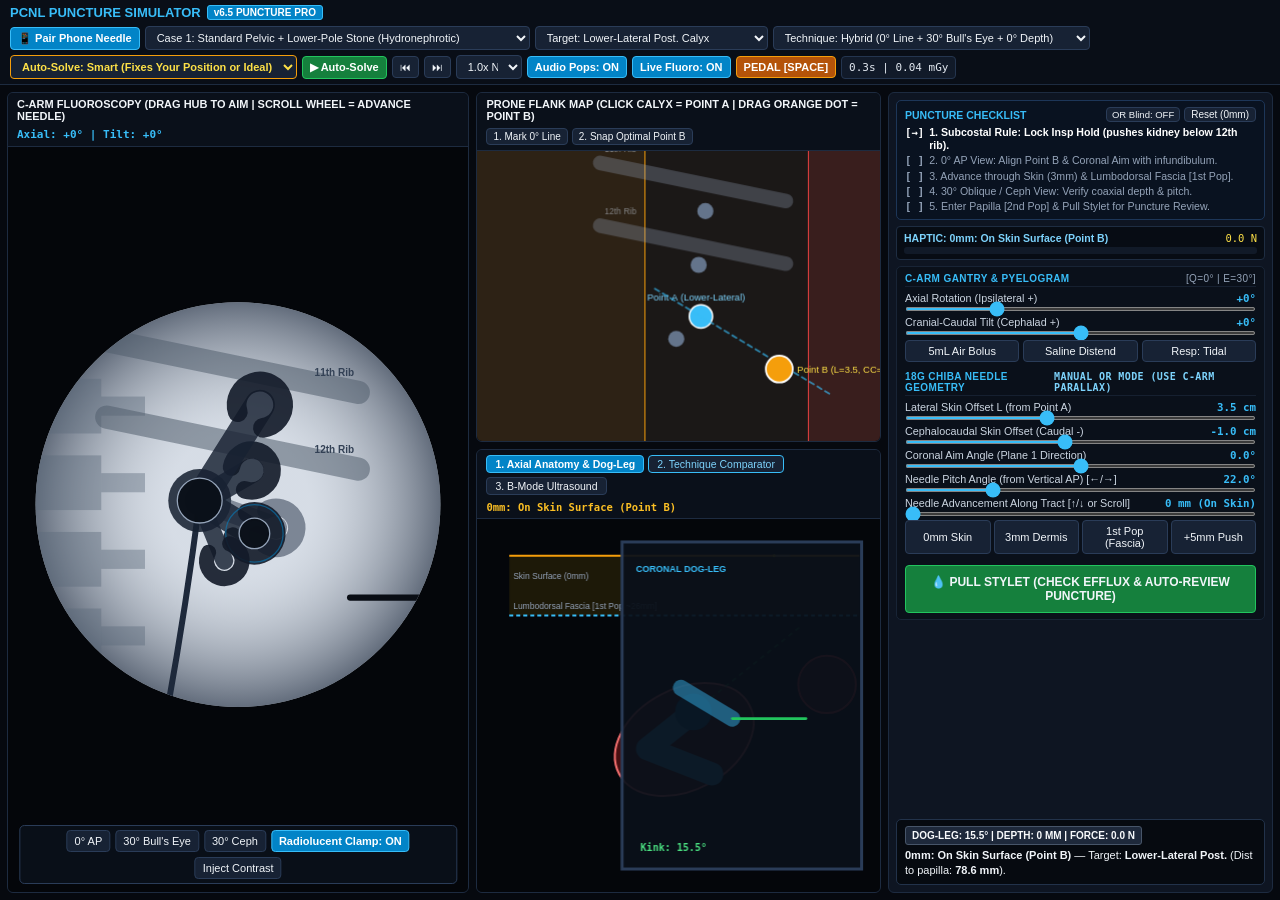
==== commit a6342690: "Update index.html" ====
--- a/index.html
+++ b/index.html
@@ -286,7 +286,7 @@
   }
   const v = Date.now();
   document.querySelector('link[rel="stylesheet"]').href = 'styles.css?v=' + v;
-  ['cases.js', 'physics.js', 'renderer.js', 'controller.js'].forEach(src => {
+  ['cases.js', 'physics.js', 'solver.js', 'review.js', 'renderer.js', 'controller.js'].forEach(src => {
     const s = document.createElement('script');
     s.src = src + '?v=' + v;
     s.async = false;
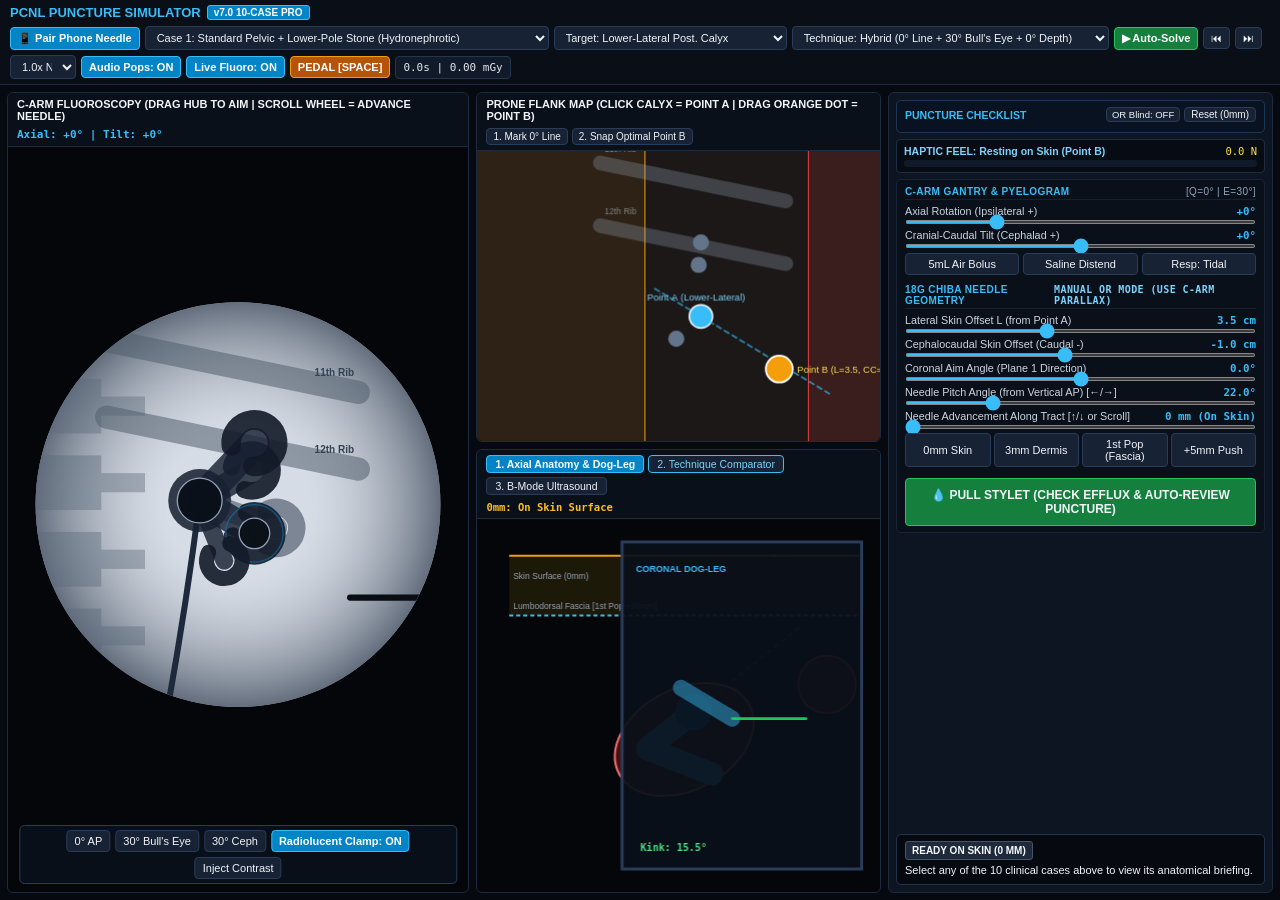
==== commit c0460a56: "Update index.html" ====
--- a/index.html
+++ b/index.html
@@ -3,7 +3,7 @@
 <head>
   <meta charset="UTF-8">
   <meta name="viewport" content="width=device-width, initial-scale=1.0">
-  <title>PCNL Puncture Mastery & Haptic Simulator v6.5</title>
+  <title>PCNL Puncture Mastery & Haptic Simulator v7.0</title>
   <link rel="stylesheet" href="styles.css">
   <style>
     .review-modal { position:fixed; inset:0; background:rgba(4,8,15,0.88); z-index:9999; display:none; align-items:center; justify-content:center; backdrop-filter:blur(5px); padding:12px; }
@@ -23,7 +23,7 @@
 <header>
   <div class="brand">
     <span>PCNL PUNCTURE SIMULATOR</span>
-    <span class="v-badge" style="background:#0284c7;border-color:#38bdf8;color:#fff;">v6.5 PUNCTURE PRO</span>
+    <span class="v-badge" style="background:#0284c7;border-color:#38bdf8;color:#fff;">v7.0 10-CASE PRO</span>
   </div>
   <div class="top-bar">
     <button id="pairPhoneBtn" onclick="openPairPhoneModal()" style="background:#0284c7;border-color:#38bdf8;color:#fff;font-weight:800;">
@@ -37,6 +37,10 @@
       <option value="3">Case 4: Supracostal Upper-Pole Staghorn (11th–12th ICS Pleural Trap)</option>
       <option value="4">Case 5: Morbid Obesity (10.4cm Depth) + Ant/Post Calyx Overlap</option>
       <option value="5">Case 6: Horseshoe / Malrotated Kidney (Posteromedial Calyces)</option>
+      <option value="6">Case 7: Calyceal Diverticulum / Nondilated Micro-Calyx (5mm Target)</option>
+      <option value="7">Case 8: Emaciated Patient (4.8cm Shallow Depth) + Retrorenal Colon Trap</option>
+      <option value="8">Case 9: Complete Bifid / Duplex Renal Pelvis (Moiety Isolation Trap)</option>
+      <option value="9">Case 10: Solitary Kidney + Narrow Infundibula (Zero-Torque Precision Test)</option>
     </select>
 
     <select id="calyxSelect" title="Choose Target Posterior Calyx (Point A)">
@@ -63,15 +67,12 @@
 
     <button id="soundBtn" class="active" onclick="toggleSound()">Audio Pops: ON</button>
     <button id="contFluoroBtn" class="active" onclick="toggleContFluoro()">Live Fluoro: ON</button>
-    <button id="pedalBtn" class="pedal" onmousedown="startPedal()" onmouseup="stopPedal()" onmouseleave="stopPedal()">
-      PEDAL [SPACE]
-    </button>
+    <button id="pedalBtn" class="pedal" onmousedown="startPedal()" onmouseup="stopPedal()" onmouseleave="stopPedal()">PEDAL [SPACE]</button>
     <span class="stat-pill" id="dosePill">0.0s | 0.00 mGy</span>
   </div>
 </header>
 
 <div class="workspace">
-  <!-- COLUMN 1: C-ARM FLUOROSCOPY MONITOR -->
   <div class="col">
     <div class="card">
       <div class="card-header">
@@ -80,15 +81,13 @@
       </div>
       <div class="canvas-box">
         <canvas id="fluoroCanvas"></canvas>
-
         <div class="narration-banner" id="narrationBanner">
           <div class="narration-title">
-            <span id="narrationStepTitle">AUTO-SOLUTION STEP 1/5</span>
+            <span id="narrationStepTitle">AUTO-SOLUTION STEP 1/4</span>
             <span id="narrationTechLabel" style="color:#4ade80;">HYBRID TECHNIQUE</span>
           </div>
           <div class="narration-body" id="narrationBody"></div>
         </div>
-
         <div class="fluoro-toolbar">
           <button onclick="setCArm(0,0)">0° AP</button>
           <button onclick="setCArm(30,0)">30° Bull's Eye</button>
@@ -101,7 +100,6 @@
     </div>
   </div>
 
-  <!-- COLUMN 2: FLANK SURFACE MAP + PUNCTURE DIAGNOSTIC WORKBENCH -->
   <div class="col">
     <div class="card" style="flex: 0.88;">
       <div class="card-header">
@@ -111,9 +109,7 @@
           <button onclick="autoTrigPointB()" style="padding:2px 6px;font-size:10px;">2. Snap Optimal Point B</button>
         </div>
       </div>
-      <div class="canvas-box">
-        <canvas id="skinCanvas"></canvas>
-      </div>
+      <div class="canvas-box"><canvas id="skinCanvas"></canvas></div>
     </div>
 
     <div class="card" style="flex: 1.12;">
@@ -125,13 +121,10 @@
         </div>
         <span id="tissueBadge" style="color:#fbbf24;font-family:monospace;font-size:10.5px;">0mm: On Skin Surface</span>
       </div>
-      <div class="canvas-box">
-        <canvas id="benchCanvas"></canvas>
-      </div>
-    </div>
-  </div>
-
-  <!-- COLUMN 3: FOCUSED 18G PUNCTURE CONTROL DECK -->
+      <div class="canvas-box"><canvas id="benchCanvas"></canvas></div>
+    </div>
+  </div>
+
   <div class="sidebar">
     <div class="coach-card">
       <div class="coach-head">
@@ -149,9 +142,7 @@
         <span id="hapticLayerText" style="font-weight:700;color:#7dd3fc;">HAPTIC FEEL: Resting on Skin (Point B)</span>
         <span id="hapticForceVal" style="font-family:monospace;color:#fde047;">0.0 N</span>
       </div>
-      <div class="haptic-track">
-        <div class="haptic-fill" id="hapticFill"></div>
-      </div>
+      <div class="haptic-track"><div class="haptic-fill" id="hapticFill"></div></div>
     </div>
 
     <div class="ctrl-panel visible" id="stage1Panel">
@@ -211,12 +202,11 @@
 
     <div class="telemetry-card">
       <div class="badge-pill b-info" id="statusBadge">READY ON SKIN (0 MM)</div>
-      <div id="statusText">Align your trajectory and advance into the target papilla, then click <b>💧 Pull Stylet</b> for a complete case- and calyx-specific surgical review.</div>
+      <div id="statusText">Select any of the 10 clinical cases above to view its anatomical briefing.</div>
     </div>
   </div>
 </div>
 
-<!-- AUTOMATIC PATIENT- & CALYX-SPECIFIC PUNCTURE REVIEW MODAL -->
 <div id="punctureReviewModal" class="review-modal">
   <div class="review-card">
     <div class="review-top">
@@ -226,29 +216,20 @@
       </div>
       <div id="revGradeBadge" class="grade-badge" style="color:#4ade80;">A</div>
     </div>
-
     <table class="cmp-table">
       <thead>
-        <tr>
-          <th>Parameter</th>
-          <th>Your Puncture</th>
-          <th>Ideal for This Calyx</th>
-          <th>Clinical Impact</th>
-        </tr>
+        <tr><th>Parameter</th><th>Your Puncture</th><th>Ideal for This Calyx</th><th>Clinical Impact</th></tr>
       </thead>
       <tbody id="revCompareBody"></tbody>
     </table>
-
     <div class="rev-sec">
       <h4>1. What Happened &amp; How to Make This Puncture Better</h4>
       <ul class="rev-list" id="revHowToImprove"></ul>
     </div>
-
     <div class="rev-sec">
       <h4>2. Patient- &amp; Calyx-Specific Anatomical Strategy</h4>
       <ul class="rev-list" id="revPatientCalyxNotes"></ul>
     </div>
-
     <div style="display:flex;gap:8px;justify-content:flex-end;">
       <button onclick="applyIdealFixFromReview()" style="background:#15803d;border-color:#22c55e;color:#fff;font-weight:700;padding:8px 14px;">
         ✨ Snap to Ideal Trajectory &amp; Compare
@@ -260,22 +241,17 @@
   </div>
 </div>
 
-<!-- PHONE PAIRING MODAL -->
 <div id="phonePairModal" style="position:fixed;inset:0;background:rgba(4,8,15,0.86);z-index:9999;display:none;align-items:center;justify-content:center;backdrop-filter:blur(4px);">
   <div style="background:#0e1726;border:1px solid #38bdf8;border-radius:8px;padding:18px;max-width:430px;width:92%;text-align:center;box-shadow:0 12px 32px rgba(0,0,0,0.8);">
     <h3 style="color:#38bdf8;font-size:15px;margin-bottom:6px;">📱 2-DEVICE OR MODE: PHONE AS 18G NEEDLE</h3>
-    <p style="color:#cbd5e1;font-size:11.5px;line-height:1.4;margin-bottom:12px;">
-      Scan this QR code with your phone camera to use your phone as a 3D Chiba needle!
-    </p>
+    <p style="color:#cbd5e1;font-size:11.5px;line-height:1.4;margin-bottom:12px;">Scan this QR code with your phone camera to use your phone as a 3D Chiba needle!</p>
     <div style="background:#fff;padding:10px;border-radius:6px;display:inline-block;margin-bottom:10px;">
       <img id="phoneQrImg" src="" alt="Scan QR Code" style="width:180px;height:180px;display:block;">
     </div>
     <div id="phoneRoomCodeDisplay" style="font-family:monospace;font-size:18px;font-weight:800;color:#fde047;margin-bottom:6px;">ROOM CODE: ----</div>
     <div id="phoneUrlDisplay" style="font-size:11px;color:#38bdf8;word-break:break-all;margin-bottom:12px;user-select:all;"></div>
     <div id="pcPairStatus" style="font-size:11.5px;color:#fbbf24;font-weight:700;margin-bottom:12px;">Connecting surgical P2P bridge...</div>
-    <button onclick="document.getElementById('phonePairModal').style.display='none'" style="background:#0284c7;color:#fff;border:1px solid #38bdf8;padding:7px 16px;border-radius:4px;font-weight:700;cursor:pointer;">
-      Close Window
-    </button>
+    <button onclick="document.getElementById('phonePairModal').style.display='none'" style="background:#0284c7;color:#fff;border:1px solid #38bdf8;padding:7px 16px;border-radius:4px;font-weight:700;cursor:pointer;">Close Window</button>
   </div>
 </div>
 
@@ -286,7 +262,8 @@
   }
   const v = Date.now();
   document.querySelector('link[rel="stylesheet"]').href = 'styles.css?v=' + v;
-  ['cases.js', 'physics.js', 'solver.js', 'review.js', 'renderer.js', 'controller.js'].forEach(src => {
+  // Uses only the existing files in your repo (no extra files needed!)
+  ['cases.js', 'physics.js', 'renderer.js', 'controller.js'].forEach(src => {
     const s = document.createElement('script');
     s.src = src + '?v=' + v;
     s.async = false;
@@ -295,3 +272,4 @@
 </script>
 </body>
 </html>
+<!-- === END OF FILE index.html === -->
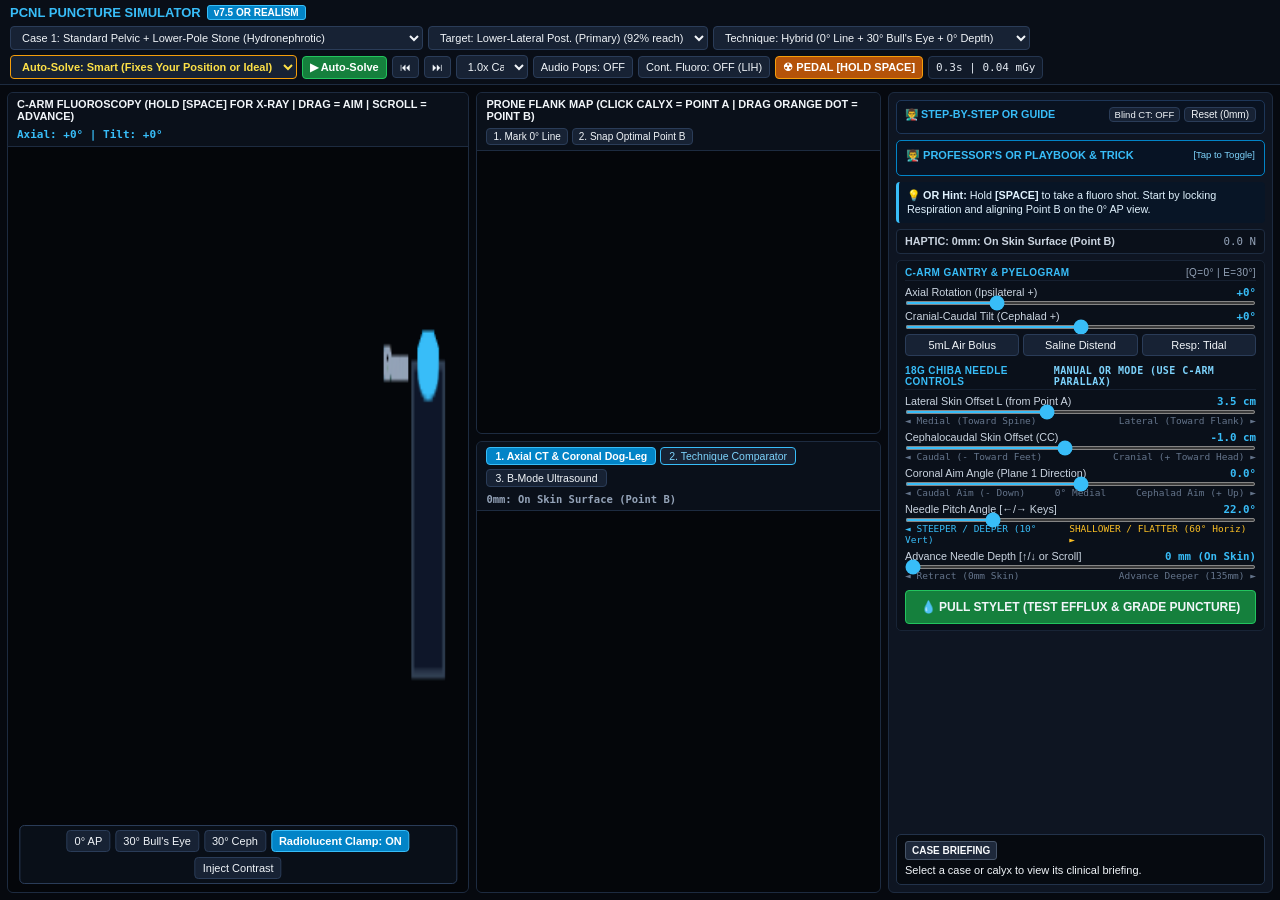
==== commit 56483cb9: "Update index.html" ====
--- a/index.html
+++ b/index.html
@@ -3,9 +3,12 @@
 <head>
   <meta charset="UTF-8">
   <meta name="viewport" content="width=device-width, initial-scale=1.0">
-  <title>PCNL Puncture Mastery & Haptic Simulator v7.0</title>
+  <title>PCNL Puncture Mastery Simulator v7.5</title>
   <link rel="stylesheet" href="styles.css">
   <style>
+    .sl-sub { display:flex; justify-content:space-between; font-size:9.5px; color:#64748b; margin-top:-1px; font-family:monospace; }
+    .hint-banner { background:#081526; border-left:3px solid #38bdf8; padding:6px 8px; border-radius:4px; font-size:10.8px; color:#e0f2fe; line-height:1.35; }
+    .tactile-pill { background:#0a101a; border:1px solid #1e2d42; border-radius:4px; padding:5px 8px; display:flex; justify-content:space-between; align-items:center; font-size:10.8px; }
     .review-modal { position:fixed; inset:0; background:rgba(4,8,15,0.88); z-index:9999; display:none; align-items:center; justify-content:center; backdrop-filter:blur(5px); padding:12px; }
     .review-card { background:#0b1322; border:1px solid #38bdf8; border-radius:8px; max-width:680px; width:100%; max-height:92vh; overflow-y:auto; padding:18px; box-shadow:0 16px 40px rgba(0,0,0,0.85); display:flex; flex-direction:column; gap:12px; }
     .review-top { display:flex; justify-content:space-between; align-items:center; border-bottom:1px solid #1e293b; padding-bottom:10px; }
@@ -23,13 +26,9 @@
 <header>
   <div class="brand">
     <span>PCNL PUNCTURE SIMULATOR</span>
-    <span class="v-badge" style="background:#0284c7;border-color:#38bdf8;color:#fff;">v7.0 10-CASE PRO</span>
+    <span class="v-badge" style="background:#0284c7;border-color:#38bdf8;color:#fff;">v7.5 OR REALISM</span>
   </div>
   <div class="top-bar">
-    <button id="pairPhoneBtn" onclick="openPairPhoneModal()" style="background:#0284c7;border-color:#38bdf8;color:#fff;font-weight:800;">
-      📱 Pair Phone Needle
-    </button>
-
     <select id="caseSelect" title="Clinical Case">
       <option value="0">Case 1: Standard Pelvic + Lower-Pole Stone (Hydronephrotic)</option>
       <option value="1">Case 2: Branched Staghorn (Steep 52° Lower Neck — Dog-Leg Trap)</option>
@@ -59,31 +58,34 @@
     <button id="autoPlayBtn" class="auto-btn" onclick="toggleAutoSolve()">▶ Auto-Solve</button>
     <button onclick="stepAutoSolve(-1)" title="Previous Step">⏮</button>
     <button onclick="stepAutoSolve(1)" title="Next Step">⏭</button>
-    <select id="autoSpeedSelect" title="Auto-Solution Speed" style="width:66px;">
-      <option value="0.55">0.5x Slow</option>
-      <option value="1.0" selected>1.0x Norm</option>
-      <option value="2.0">2.0x Fast</option>
-    </select>
-
-    <button id="soundBtn" class="active" onclick="toggleSound()">Audio Pops: ON</button>
-    <button id="contFluoroBtn" class="active" onclick="toggleContFluoro()">Live Fluoro: ON</button>
-    <button id="pedalBtn" class="pedal" onmousedown="startPedal()" onmouseup="stopPedal()" onmouseleave="stopPedal()">PEDAL [SPACE]</button>
+    <select id="autoSpeedSelect" title="Auto-Solution Speed" style="width:72px;">
+      <option value="0.5">0.5x Slow</option>
+      <option value="1.0" selected>1.0x Calm</option>
+      <option value="1.8">1.8x Fast</option>
+    </select>
+
+    <button id="soundBtn" onclick="toggleSound()">Audio Pops: OFF</button>
+    <button id="contFluoroBtn" onclick="toggleContFluoro()" title="Toggle Continuous Fluoro vs Pedal Last-Image-Hold">Cont. Fluoro: OFF (LIH)</button>
+    <button id="pedalBtn" class="pedal" onmousedown="startPedal()" onmouseup="stopPedal()" onmouseleave="stopPedal()">
+      ☢ PEDAL [HOLD SPACE]
+    </button>
     <span class="stat-pill" id="dosePill">0.0s | 0.00 mGy</span>
   </div>
 </header>
 
 <div class="workspace">
+  <!-- COLUMN 1: C-ARM FLUOROSCOPY MONITOR -->
   <div class="col">
     <div class="card">
       <div class="card-header">
-        <span>C-ARM FLUOROSCOPY (DRAG HUB TO AIM | SCROLL WHEEL = ADVANCE NEEDLE)</span>
+        <span>C-ARM FLUOROSCOPY (HOLD [SPACE] FOR X-RAY | DRAG = AIM | SCROLL = ADVANCE)</span>
         <span id="cArmReadout" style="color:var(--accent);font-family:monospace;">Axial: +0° | Tilt: 0°</span>
       </div>
       <div class="canvas-box">
         <canvas id="fluoroCanvas"></canvas>
         <div class="narration-banner" id="narrationBanner">
           <div class="narration-title">
-            <span id="narrationStepTitle">AUTO-SOLUTION STEP 1/4</span>
+            <span id="narrationStepTitle">WALKTHROUGH STEP</span>
             <span id="narrationTechLabel" style="color:#4ade80;">HYBRID TECHNIQUE</span>
           </div>
           <div class="narration-body" id="narrationBody"></div>
@@ -100,8 +102,9 @@
     </div>
   </div>
 
+  <!-- COLUMN 2: FLANK SURFACE MAP + CT/ULTRASOUND WORKBENCH -->
   <div class="col">
-    <div class="card" style="flex: 0.88;">
+    <div class="card" style="flex: 0.86;">
       <div class="card-header">
         <span>PRONE FLANK MAP (CLICK CALYX = POINT A | DRAG ORANGE DOT = POINT B)</span>
         <div style="display:flex;gap:4px;">
@@ -112,37 +115,42 @@
       <div class="canvas-box"><canvas id="skinCanvas"></canvas></div>
     </div>
 
-    <div class="card" style="flex: 1.12;">
+    <div class="card" style="flex: 1.14;">
       <div class="card-header">
         <div style="display:flex;gap:4px;flex-wrap:wrap;">
-          <button id="wbTab1" class="active" onclick="setWorkbench('anatomy')" style="padding:2px 8px;font-size:10.5px;">1. Axial Anatomy &amp; Dog-Leg</button>
+          <button id="wbTab1" class="active" onclick="setWorkbench('anatomy')" style="padding:2px 8px;font-size:10.5px;">1. Axial CT &amp; Coronal Dog-Leg</button>
           <button id="wbTab5" onclick="setWorkbench('compare')" style="padding:2px 8px;font-size:10.5px;border-color:#38bdf8;color:#7dd3fc;">2. Technique Comparator</button>
           <button id="wbTab2" onclick="setWorkbench('ultrasound')" style="padding:2px 8px;font-size:10.5px;">3. B-Mode Ultrasound</button>
         </div>
-        <span id="tissueBadge" style="color:#fbbf24;font-family:monospace;font-size:10.5px;">0mm: On Skin Surface</span>
+        <span id="tissueBadge" style="color:#94a3b8;font-family:monospace;font-size:10.5px;">Depth: 0 mm</span>
       </div>
       <div class="canvas-box"><canvas id="benchCanvas"></canvas></div>
     </div>
   </div>
 
+  <!-- COLUMN 3: UNIFIED STEP-BY-STEP GUIDE & 18G NEEDLE CONTROLS -->
   <div class="sidebar">
     <div class="coach-card">
       <div class="coach-head">
-        <span style="font-size:10.5px;font-weight:700;color:var(--accent);" id="coachHeader">PUNCTURE CHECKLIST</span>
+        <span style="font-size:10.8px;font-weight:800;color:var(--accent);" id="coachHeader">👨‍🏫 STEP-BY-STEP OR GUIDE</span>
         <div style="display:flex;gap:4px;">
-          <button onclick="toggleBlind()" id="blindBtn" style="padding:1px 5px;font-size:9.5px;">OR Blind: OFF</button>
+          <button onclick="toggleBlind()" id="blindBtn" style="padding:1px 5px;font-size:9.5px;">Blind CT: OFF</button>
           <button onclick="resetCase()" style="padding:1px 6px;font-size:10px;">Reset (0mm)</button>
         </div>
       </div>
+      <div id="casePlaybookBox" style="font-size:10.5px;line-height:1.35;margin-bottom:5px;color:#cbd5e1;"></div>
       <ul class="coach-list" id="coachList"></ul>
     </div>
 
-    <div class="haptic-bar-wrap">
-      <div style="display:flex;justify-content:space-between;font-size:10.5px;">
-        <span id="hapticLayerText" style="font-weight:700;color:#7dd3fc;">HAPTIC FEEL: Resting on Skin (Point B)</span>
-        <span id="hapticForceVal" style="font-family:monospace;color:#fde047;">0.0 N</span>
-      </div>
-      <div class="haptic-track"><div class="haptic-fill" id="hapticFill"></div></div>
+    <!-- Live Contextual Hint Banner (No Spoilers!) -->
+    <div class="hint-banner" id="liveHintBox">
+      <b>💡 OR Hint:</b> Hold <b>[SPACE]</b> to take a fluoro shot. Start by locking Respiration and aligning Point B on the 0° AP view.
+    </div>
+
+    <!-- Subtle Tactile Feel Readout (Only Feels Pops/Resistance, No Lumen Spoilers!) -->
+    <div class="tactile-pill">
+      <span id="hapticLayerText" style="color:#cbd5e1;font-weight:600;">Tactile Feel: Resting on Skin</span>
+      <span id="hapticForceVal" style="font-family:monospace;color:#94a3b8;">0.0 N</span>
     </div>
 
     <div class="ctrl-panel visible" id="stage1Panel">
@@ -161,52 +169,57 @@
       <div class="grid-3">
         <button id="btnAir" onclick="toggleAir()">5mL Air Bolus</button>
         <button id="btnHydro" onclick="toggleHydro()">Saline Distend</button>
-        <button id="btnResp" onclick="cycleResp()">Resp: Insp Hold</button>
+        <button id="btnResp" onclick="cycleResp()">Resp: Tidal</button>
       </div>
 
       <div class="sec-label" style="margin-top:4px;">
-        <span>18G Chiba Needle Geometry</span>
+        <span>18G Chiba Needle Controls</span>
         <span id="trigHint" style="color:#7dd3fc;font-family:monospace;">Manual OR Mode</span>
       </div>
-      <div class="sl-row">
-        <div class="sl-head"><span>Lateral Skin Offset L (from Point A)</span><span class="sl-val" id="vLat">4.0 cm</span></div>
-        <input type="range" id="sLat" min="0.5" max="8.0" step="0.1" value="4.0">
-      </div>
-      <div class="sl-row">
-        <div class="sl-head"><span>Cephalocaudal Skin Offset (Caudal -)</span><span class="sl-val" id="vCC">-1.6 cm</span></div>
-        <input type="range" id="sCC" min="-6.0" max="5.0" step="0.1" value="-1.6">
-      </div>
-      <div class="sl-row">
-        <div class="sl-head"><span>Coronal Aim Angle (Plane 1 Direction)</span><span class="sl-val" id="vCor">22.0°</span></div>
-        <input type="range" id="sCor" min="-75" max="75" step="0.5" value="22">
-      </div>
-      <div class="sl-row">
-        <div class="sl-head"><span>Needle Pitch Angle (from Vertical AP) [←/→]</span><span class="sl-val" id="vPitch">30.5°</span></div>
-        <input type="range" id="sPitch" min="10" max="60" step="0.5" value="30.5">
-      </div>
-      <div class="sl-row">
-        <div class="sl-head"><span>Needle Advancement Along Tract [↑/↓ or Scroll]</span><span class="sl-val" id="vDepth">0 mm (Skin)</span></div>
+
+      <div class="sl-row">
+        <div class="sl-head"><span>Lateral Skin Offset L (from Point A)</span><span class="sl-val" id="vLat">3.5 cm</span></div>
+        <input type="range" id="sLat" min="0.5" max="8.0" step="0.1" value="3.5">
+        <div class="sl-sub"><span>◄ Medial (Toward Spine)</span><span>Lateral (Toward Flank) ►</span></div>
+      </div>
+
+      <div class="sl-row">
+        <div class="sl-head"><span>Cephalocaudal Skin Offset (CC)</span><span class="sl-val" id="vCC">-1.0 cm</span></div>
+        <input type="range" id="sCC" min="-6.0" max="5.0" step="0.1" value="-1.0">
+        <div class="sl-sub"><span>◄ Caudal (- Toward Feet)</span><span>Cranial (+ Toward Head) ►</span></div>
+      </div>
+
+      <div class="sl-row">
+        <div class="sl-head"><span>Coronal Aim Angle (Plane 1 Direction)</span><span class="sl-val" id="vCor">0.0°</span></div>
+        <input type="range" id="sCor" min="-75" max="75" step="0.5" value="0">
+        <div class="sl-sub"><span>◄ Caudal Aim (- Down)</span><span>0° Medial</span><span>Cephalad Aim (+ Up) ►</span></div>
+      </div>
+
+      <div class="sl-row">
+        <div class="sl-head"><span>Needle Pitch Angle [←/→ Keys]</span><span class="sl-val" id="vPitch">22.0° (Steep)</span></div>
+        <input type="range" id="sPitch" min="10" max="60" step="0.5" value="22.0">
+        <div class="sl-sub"><span style="color:#38bdf8;">◄ STEEPER / DEEPER (10° Vert)</span><span style="color:#fbbf24;">SHALLOWER / FLATTER (60° Horiz) ►</span></div>
+      </div>
+
+      <div class="sl-row">
+        <div class="sl-head"><span>Advance Needle Depth [↑/↓ or Scroll]</span><span class="sl-val" id="vDepth">0 mm (Skin)</span></div>
         <input type="range" id="sDepth" min="0" max="135" step="1" value="0">
-        <div class="grid-4" style="margin-top:2px;">
-          <button onclick="setExactDepth(0)">0mm Skin</button>
-          <button onclick="setExactDepth(3)">3mm Dermis</button>
-          <button onclick="jumpToFascia()">1st Pop (Fascia)</button>
-          <button onclick="stepDepth(5)">+5mm Push</button>
-        </div>
-      </div>
-
-      <button style="background:#15803d;border-color:#22c55e;font-weight:800;padding:9px;font-size:12px;margin-top:6px;" onclick="pullStylet()">
-        💧 PULL STYLET (CHECK EFFLUX &amp; AUTO-REVIEW PUNCTURE)
+        <div class="sl-sub"><span>◄ Retract (0mm Skin)</span><span>Advance Deeper (135mm) ►</span></div>
+      </div>
+
+      <button style="background:#15803d;border-color:#22c55e;font-weight:800;padding:9px;font-size:12px;margin-top:4px;" onclick="pullStylet()">
+        💧 PULL STYLET (TEST EFFLUX &amp; GRADE PUNCTURE)
       </button>
     </div>
 
     <div class="telemetry-card">
-      <div class="badge-pill b-info" id="statusBadge">READY ON SKIN (0 MM)</div>
-      <div id="statusText">Select any of the 10 clinical cases above to view its anatomical briefing.</div>
+      <div class="badge-pill b-info" id="statusBadge">CASE BRIEFING</div>
+      <div id="statusText">Select a case or calyx to view its clinical briefing.</div>
     </div>
   </div>
 </div>
 
+<!-- AUTOMATIC PUNCTURE REVIEW MODAL -->
 <div id="punctureReviewModal" class="review-modal">
   <div class="review-card">
     <div class="review-top">
@@ -241,29 +254,10 @@
   </div>
 </div>
 
-<div id="phonePairModal" style="position:fixed;inset:0;background:rgba(4,8,15,0.86);z-index:9999;display:none;align-items:center;justify-content:center;backdrop-filter:blur(4px);">
-  <div style="background:#0e1726;border:1px solid #38bdf8;border-radius:8px;padding:18px;max-width:430px;width:92%;text-align:center;box-shadow:0 12px 32px rgba(0,0,0,0.8);">
-    <h3 style="color:#38bdf8;font-size:15px;margin-bottom:6px;">📱 2-DEVICE OR MODE: PHONE AS 18G NEEDLE</h3>
-    <p style="color:#cbd5e1;font-size:11.5px;line-height:1.4;margin-bottom:12px;">Scan this QR code with your phone camera to use your phone as a 3D Chiba needle!</p>
-    <div style="background:#fff;padding:10px;border-radius:6px;display:inline-block;margin-bottom:10px;">
-      <img id="phoneQrImg" src="" alt="Scan QR Code" style="width:180px;height:180px;display:block;">
-    </div>
-    <div id="phoneRoomCodeDisplay" style="font-family:monospace;font-size:18px;font-weight:800;color:#fde047;margin-bottom:6px;">ROOM CODE: ----</div>
-    <div id="phoneUrlDisplay" style="font-size:11px;color:#38bdf8;word-break:break-all;margin-bottom:12px;user-select:all;"></div>
-    <div id="pcPairStatus" style="font-size:11.5px;color:#fbbf24;font-weight:700;margin-bottom:12px;">Connecting surgical P2P bridge...</div>
-    <button onclick="document.getElementById('phonePairModal').style.display='none'" style="background:#0284c7;color:#fff;border:1px solid #38bdf8;padding:7px 16px;border-radius:4px;font-weight:700;cursor:pointer;">Close Window</button>
-  </div>
-</div>
-
 <script>
-  function openPairPhoneModal() {
-    const m = document.getElementById('phonePairModal');
-    if (m) m.style.display = 'flex';
-  }
   const v = Date.now();
   document.querySelector('link[rel="stylesheet"]').href = 'styles.css?v=' + v;
-  // Uses only the existing files in your repo (no extra files needed!)
-  ['cases.js', 'physics.js', 'renderer.js', 'controller.js'].forEach(src => {
+  ['cases.js', 'physics.js', 'renderer.js'].forEach(src => {
     const s = document.createElement('script');
     s.src = src + '?v=' + v;
     s.async = false;
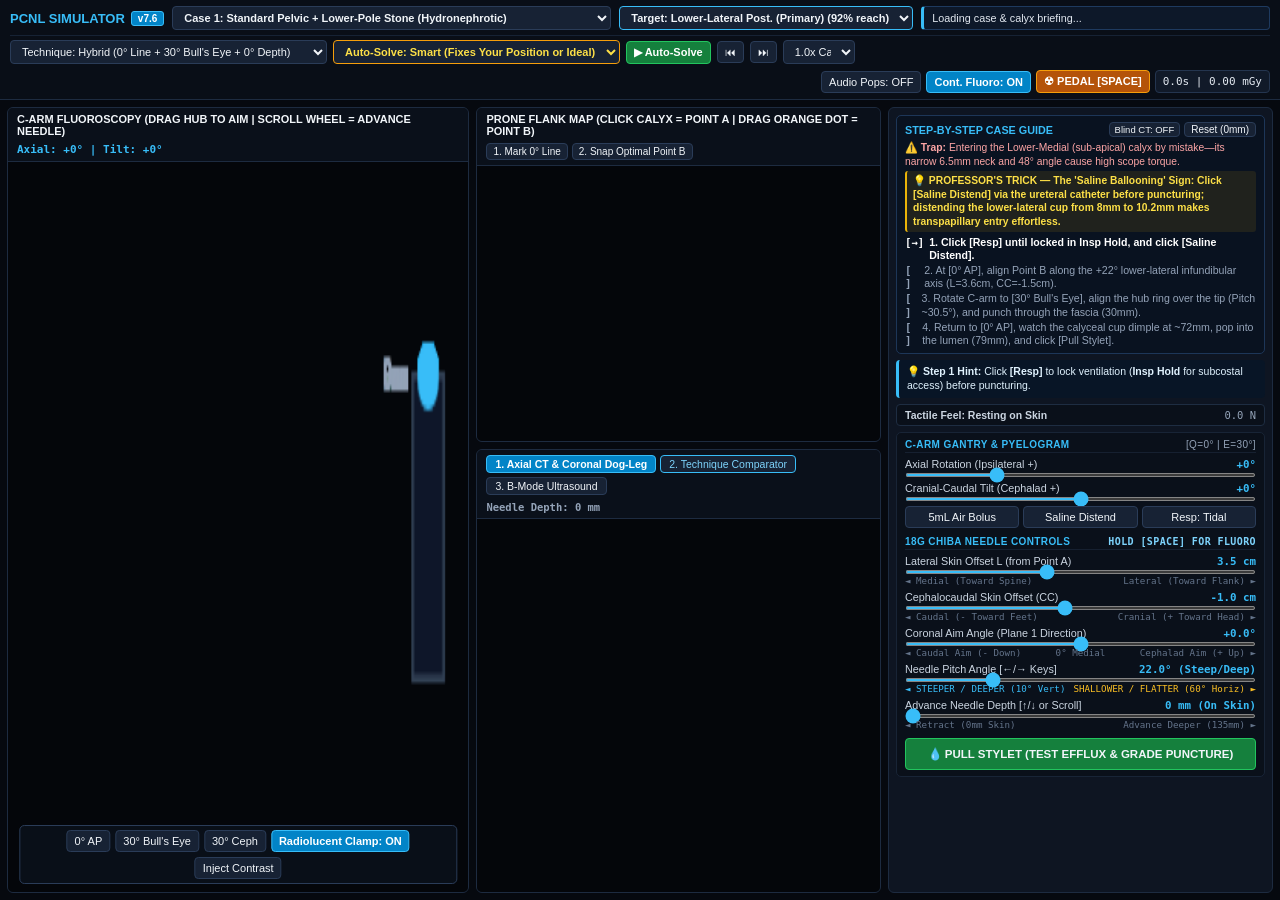
==== commit 739562c4: "Update index.html" ====
--- a/index.html
+++ b/index.html
@@ -3,12 +3,16 @@
 <head>
   <meta charset="UTF-8">
   <meta name="viewport" content="width=device-width, initial-scale=1.0">
-  <title>PCNL Puncture Mastery Simulator v7.5</title>
+  <title>PCNL Puncture Simulator v7.6</title>
   <link rel="stylesheet" href="styles.css">
   <style>
-    .sl-sub { display:flex; justify-content:space-between; font-size:9.5px; color:#64748b; margin-top:-1px; font-family:monospace; }
-    .hint-banner { background:#081526; border-left:3px solid #38bdf8; padding:6px 8px; border-radius:4px; font-size:10.8px; color:#e0f2fe; line-height:1.35; }
-    .tactile-pill { background:#0a101a; border:1px solid #1e2d42; border-radius:4px; padding:5px 8px; display:flex; justify-content:space-between; align-items:center; font-size:10.8px; }
+    header { display:flex; flex-direction:column; align-items:stretch; gap:5px; padding:6px 10px; }
+    .header-row-1 { display:flex; align-items:center; gap:8px; flex-wrap:wrap; }
+    .header-row-2 { display:flex; align-items:center; gap:6px; flex-wrap:wrap; padding-top:4px; border-top:1px solid #162234; }
+    .top-brief-strip { flex:1; min-width:280px; background:#0d1829; border:1px solid #1e3a5f; border-left:3px solid #38bdf8; border-radius:4px; padding:4px 8px; font-size:10.8px; line-height:1.3; color:#e2e8f0; }
+    .sl-sub { display:flex; justify-content:space-between; font-size:9.2px; color:#64748b; margin-top:-1px; font-family:monospace; }
+    .hint-banner { background:#081526; border-left:3px solid #38bdf8; padding:5px 8px; border-radius:4px; font-size:10.5px; color:#e0f2fe; line-height:1.3; }
+    .tactile-pill { background:#0a101a; border:1px solid #1e2d42; border-radius:4px; padding:4px 8px; display:flex; justify-content:space-between; align-items:center; font-size:10.5px; }
     .review-modal { position:fixed; inset:0; background:rgba(4,8,15,0.88); z-index:9999; display:none; align-items:center; justify-content:center; backdrop-filter:blur(5px); padding:12px; }
     .review-card { background:#0b1322; border:1px solid #38bdf8; border-radius:8px; max-width:680px; width:100%; max-height:92vh; overflow-y:auto; padding:18px; box-shadow:0 16px 40px rgba(0,0,0,0.85); display:flex; flex-direction:column; gap:12px; }
     .review-top { display:flex; justify-content:space-between; align-items:center; border-bottom:1px solid #1e293b; padding-bottom:10px; }
@@ -24,12 +28,14 @@
 <body>
 
 <header>
-  <div class="brand">
-    <span>PCNL PUNCTURE SIMULATOR</span>
-    <span class="v-badge" style="background:#0284c7;border-color:#38bdf8;color:#fff;">v7.5 OR REALISM</span>
-  </div>
-  <div class="top-bar">
-    <select id="caseSelect" title="Clinical Case">
+  <!-- LINE 1: BRAND + CASE + TARGET CALYX + LIVE CASE BRIEF & CALYX NOTE BESIDE THEM -->
+  <div class="header-row-1">
+    <div class="brand">
+      <span>PCNL SIMULATOR</span>
+      <span class="v-badge" style="background:#0284c7;border-color:#38bdf8;color:#fff;">v7.6</span>
+    </div>
+
+    <select id="caseSelect" title="Clinical Case" style="font-weight:700;">
       <option value="0">Case 1: Standard Pelvic + Lower-Pole Stone (Hydronephrotic)</option>
       <option value="1">Case 2: Branched Staghorn (Steep 52° Lower Neck — Dog-Leg Trap)</option>
       <option value="2">Case 3: High Calyx Under 12th Rib (Subcostal Cephalad Triangulation)</option>
@@ -42,13 +48,20 @@
       <option value="9">Case 10: Solitary Kidney + Narrow Infundibula (Zero-Torque Precision Test)</option>
     </select>
 
-    <select id="calyxSelect" title="Choose Target Posterior Calyx (Point A)">
+    <select id="calyxSelect" title="Choose Target Posterior Calyx (Point A)" style="font-weight:700;border-color:#38bdf8;">
       <option value="lower_lat">Target: Lower-Lateral Post. Calyx</option>
       <option value="lower_med">Target: Lower-Medial (Sub-Apical) Calyx</option>
       <option value="middle">Target: Middle Posterior Calyx</option>
       <option value="upper">Target: Upper-Pole Compound Calyx</option>
     </select>
 
+    <div class="top-brief-strip" id="topBriefStrip">
+      Loading case &amp; calyx briefing...
+    </div>
+  </div>
+
+  <!-- LINE 2: TECHNIQUE + AUTO-SOLVE CONTROLS + FLUORO & AUDIO CONTROLS -->
+  <div class="header-row-2">
     <select id="coachModeSelect" title="Technique Workflow Coach">
       <option value="hybrid">Technique: Hybrid (0° Line + 30° Bull's Eye + 0° Depth)</option>
       <option value="triangulation">Technique: Classic Biplanar Triangulation (0° + 30° Ceph)</option>
@@ -64,12 +77,14 @@
       <option value="1.8">1.8x Fast</option>
     </select>
 
-    <button id="soundBtn" onclick="toggleSound()">Audio Pops: OFF</button>
-    <button id="contFluoroBtn" onclick="toggleContFluoro()" title="Toggle Continuous Fluoro vs Pedal Last-Image-Hold">Cont. Fluoro: OFF (LIH)</button>
-    <button id="pedalBtn" class="pedal" onmousedown="startPedal()" onmouseup="stopPedal()" onmouseleave="stopPedal()">
-      ☢ PEDAL [HOLD SPACE]
-    </button>
-    <span class="stat-pill" id="dosePill">0.0s | 0.00 mGy</span>
+    <div style="margin-left:auto;display:flex;align-items:center;gap:5px;">
+      <button id="soundBtn" onclick="toggleSound()">Audio Pops: OFF</button>
+      <button id="contFluoroBtn" class="active" onclick="toggleContFluoro()">Cont. Fluoro: ON</button>
+      <button id="pedalBtn" class="pedal" onmousedown="startPedal()" onmouseup="stopPedal()" onmouseleave="stopPedal()">
+        ☢ PEDAL [SPACE]
+      </button>
+      <span class="stat-pill" id="dosePill">0.0s | 0.00 mGy</span>
+    </div>
   </div>
 </header>
 
@@ -78,7 +93,7 @@
   <div class="col">
     <div class="card">
       <div class="card-header">
-        <span>C-ARM FLUOROSCOPY (HOLD [SPACE] FOR X-RAY | DRAG = AIM | SCROLL = ADVANCE)</span>
+        <span>C-ARM FLUOROSCOPY (DRAG HUB TO AIM | SCROLL WHEEL = ADVANCE NEEDLE)</span>
         <span id="cArmReadout" style="color:var(--accent);font-family:monospace;">Axial: +0° | Tilt: 0°</span>
       </div>
       <div class="canvas-box">
@@ -94,7 +109,9 @@
           <button onclick="setCArm(0,0)">0° AP</button>
           <button onclick="setCArm(30,0)">30° Bull's Eye</button>
           <button onclick="setCArm(0,30)">30° Ceph</button>
-          <button id="clampBtn" class="active" onclick="toggleClamp()">Radiolucent Clamp: ON</button>
+          <button id="clampBtn" class="active" onclick="toggleClamp()" title="Plastic X-ray-transparent clamp that holds the needle hub so your fingers stay out of the X-ray beam and the hub doesn't sag under gravity">
+            Radiolucent Clamp: ON
+          </button>
           <button onclick="injectNeedleContrast()">Inject Contrast</button>
           <button onclick="clearBlush()" id="clearBlushBtn" style="display:none;border-color:#f59e0b;color:#fbbf24;">Washout Blush</button>
         </div>
@@ -128,26 +145,24 @@
     </div>
   </div>
 
-  <!-- COLUMN 3: UNIFIED STEP-BY-STEP GUIDE & 18G NEEDLE CONTROLS -->
+  <!-- COLUMN 3: COMPACT STEP-BY-STEP GUIDE & 18G NEEDLE CONTROLS (NO SCROLLING!) -->
   <div class="sidebar">
     <div class="coach-card">
       <div class="coach-head">
-        <span style="font-size:10.8px;font-weight:800;color:var(--accent);" id="coachHeader">👨‍🏫 STEP-BY-STEP OR GUIDE</span>
+        <span style="font-size:10.8px;font-weight:800;color:var(--accent);" id="coachHeader">STEP-BY-STEP CASE GUIDE</span>
         <div style="display:flex;gap:4px;">
           <button onclick="toggleBlind()" id="blindBtn" style="padding:1px 5px;font-size:9.5px;">Blind CT: OFF</button>
           <button onclick="resetCase()" style="padding:1px 6px;font-size:10px;">Reset (0mm)</button>
         </div>
       </div>
-      <div id="casePlaybookBox" style="font-size:10.5px;line-height:1.35;margin-bottom:5px;color:#cbd5e1;"></div>
+      <div id="casePlaybookBox" style="font-size:10.3px;line-height:1.32;margin-bottom:4px;color:#cbd5e1;"></div>
       <ul class="coach-list" id="coachList"></ul>
     </div>
 
-    <!-- Live Contextual Hint Banner (No Spoilers!) -->
     <div class="hint-banner" id="liveHintBox">
-      <b>💡 OR Hint:</b> Hold <b>[SPACE]</b> to take a fluoro shot. Start by locking Respiration and aligning Point B on the 0° AP view.
-    </div>
-
-    <!-- Subtle Tactile Feel Readout (Only Feels Pops/Resistance, No Lumen Spoilers!) -->
+      <b>💡 Hint:</b> Start by locking Respiration and aligning Point B on the 0° AP view.
+    </div>
+
     <div class="tactile-pill">
       <span id="hapticLayerText" style="color:#cbd5e1;font-weight:600;">Tactile Feel: Resting on Skin</span>
       <span id="hapticForceVal" style="font-family:monospace;color:#94a3b8;">0.0 N</span>
@@ -172,7 +187,7 @@
         <button id="btnResp" onclick="cycleResp()">Resp: Tidal</button>
       </div>
 
-      <div class="sec-label" style="margin-top:4px;">
+      <div class="sec-label" style="margin-top:3px;">
         <span>18G Chiba Needle Controls</span>
         <span id="trigHint" style="color:#7dd3fc;font-family:monospace;">Manual OR Mode</span>
       </div>
@@ -207,14 +222,9 @@
         <div class="sl-sub"><span>◄ Retract (0mm Skin)</span><span>Advance Deeper (135mm) ►</span></div>
       </div>
 
-      <button style="background:#15803d;border-color:#22c55e;font-weight:800;padding:9px;font-size:12px;margin-top:4px;" onclick="pullStylet()">
+      <button style="background:#15803d;border-color:#22c55e;font-weight:800;padding:8px;font-size:11.5px;margin-top:3px;" onclick="pullStylet()">
         💧 PULL STYLET (TEST EFFLUX &amp; GRADE PUNCTURE)
       </button>
-    </div>
-
-    <div class="telemetry-card">
-      <div class="badge-pill b-info" id="statusBadge">CASE BRIEFING</div>
-      <div id="statusText">Select a case or calyx to view its clinical briefing.</div>
     </div>
   </div>
 </div>
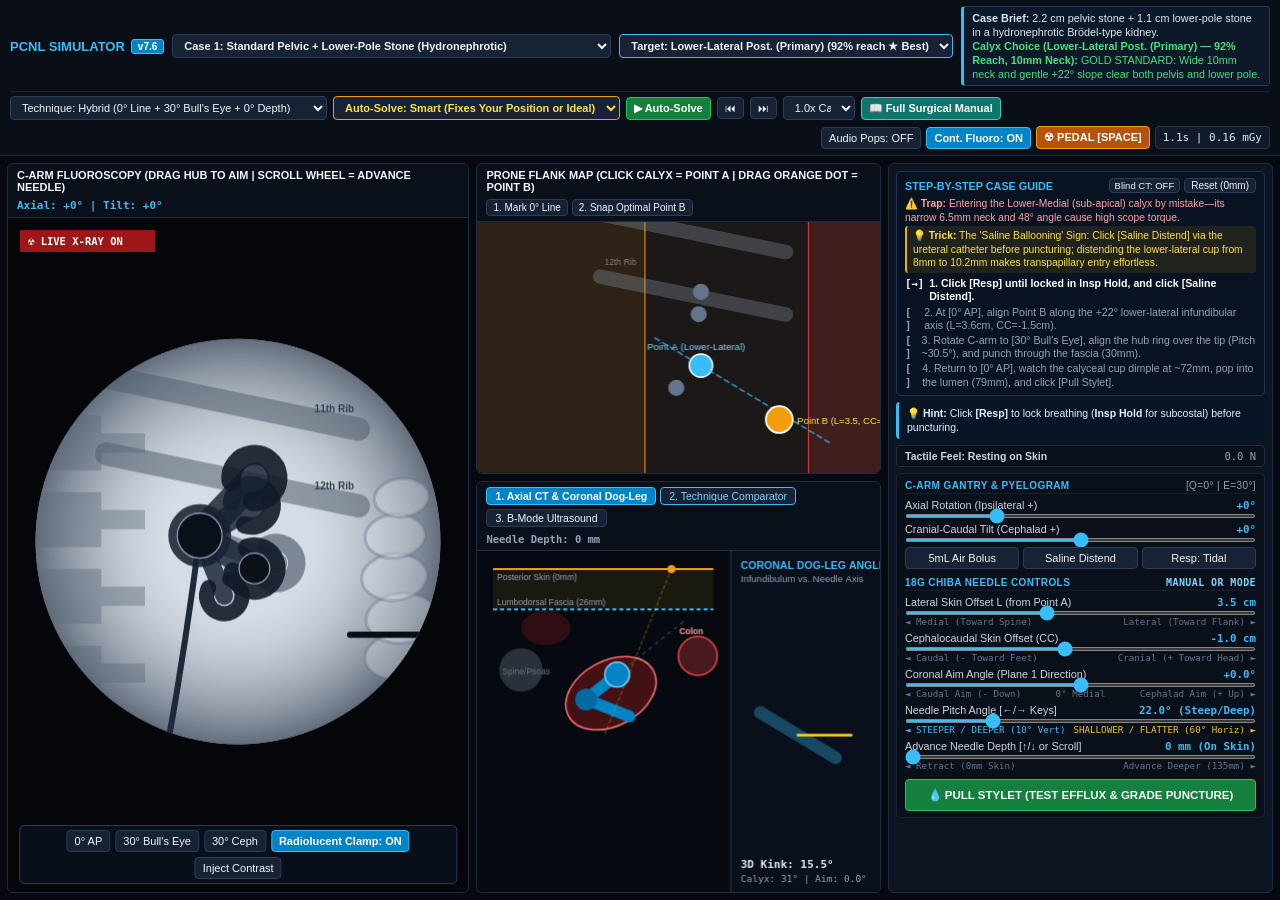
==== commit 1fa81448: "Update comments and add button for surgical manual" ====
--- a/index.html
+++ b/index.html
@@ -60,7 +60,7 @@
     </div>
   </div>
 
-  <!-- LINE 2: TECHNIQUE + AUTO-SOLVE CONTROLS + FLUORO & AUDIO CONTROLS -->
+  <!-- LINE 2: TECHNIQUE + AUTO-SOLVE CONTROLS + FULL MANUAL + FLUORO & AUDIO CONTROLS -->
   <div class="header-row-2">
     <select id="coachModeSelect" title="Technique Workflow Coach">
       <option value="hybrid">Technique: Hybrid (0° Line + 30° Bull's Eye + 0° Depth)</option>
@@ -76,6 +76,10 @@
       <option value="1.0" selected>1.0x Calm</option>
       <option value="1.8">1.8x Fast</option>
     </select>
+
+    <button onclick="window.open('guide.html', '_blank')" style="background:#0f766e;border-color:#2dd4bf;color:#fff;font-weight:800;">
+      📖 Full Surgical Manual
+    </button>
 
     <div style="margin-left:auto;display:flex;align-items:center;gap:5px;">
       <button id="soundBtn" onclick="toggleSound()">Audio Pops: OFF</button>
@@ -145,7 +149,7 @@
     </div>
   </div>
 
-  <!-- COLUMN 3: COMPACT STEP-BY-STEP GUIDE & 18G NEEDLE CONTROLS (NO SCROLLING!) -->
+  <!-- COLUMN 3: COMPACT STEP-BY-STEP GUIDE & 18G NEEDLE CONTROLS -->
   <div class="sidebar">
     <div class="coach-card">
       <div class="coach-head">
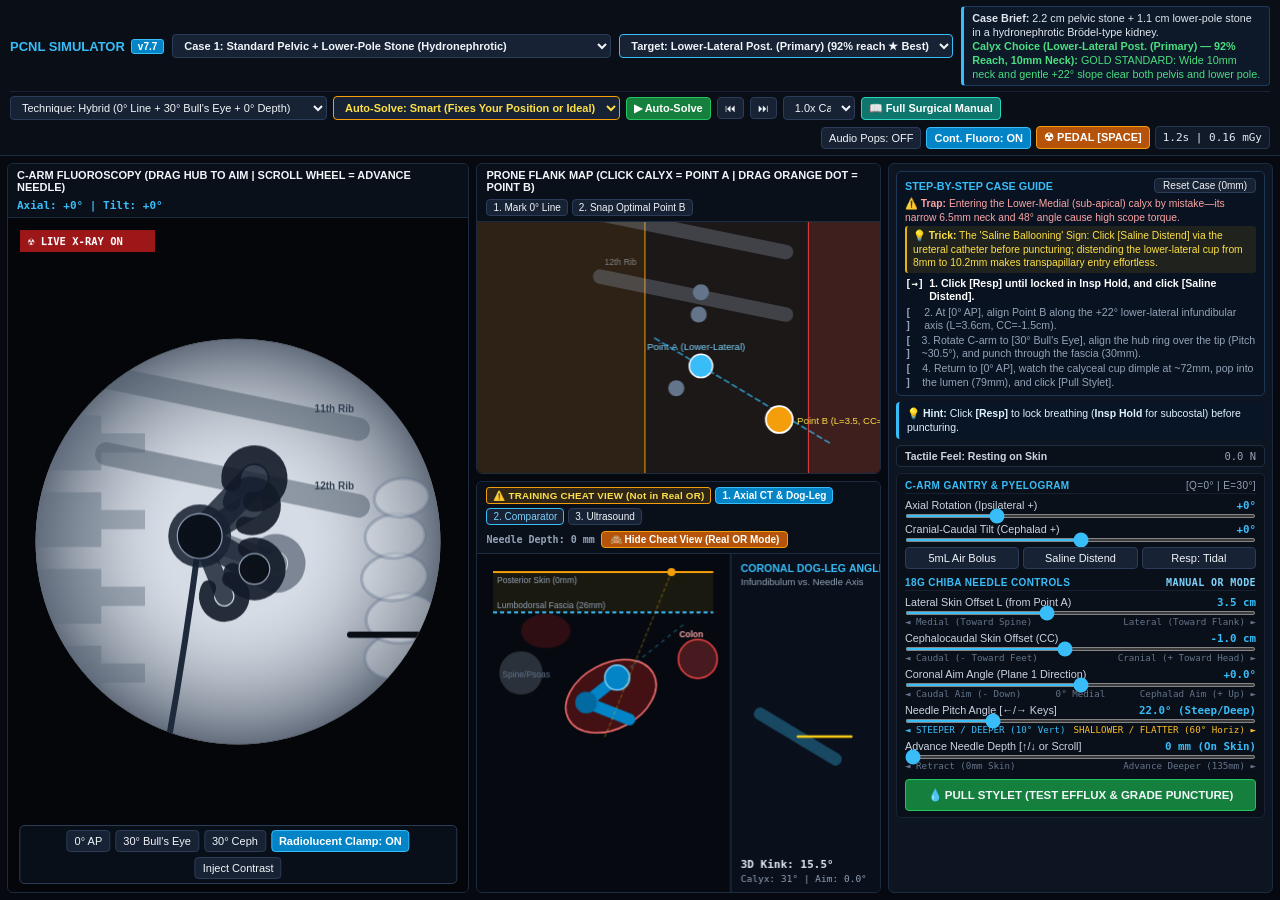
==== commit b8573cdd: "Update index.html" ====
--- a/index.html
+++ b/index.html
@@ -3,7 +3,7 @@
 <head>
   <meta charset="UTF-8">
   <meta name="viewport" content="width=device-width, initial-scale=1.0">
-  <title>PCNL Puncture Simulator v7.6</title>
+  <title>PCNL Puncture Simulator v7.7</title>
   <link rel="stylesheet" href="styles.css">
   <style>
     header { display:flex; flex-direction:column; align-items:stretch; gap:5px; padding:6px 10px; }
@@ -13,6 +13,8 @@
     .sl-sub { display:flex; justify-content:space-between; font-size:9.2px; color:#64748b; margin-top:-1px; font-family:monospace; }
     .hint-banner { background:#081526; border-left:3px solid #38bdf8; padding:5px 8px; border-radius:4px; font-size:10.5px; color:#e0f2fe; line-height:1.3; }
     .tactile-pill { background:#0a101a; border:1px solid #1e2d42; border-radius:4px; padding:4px 8px; display:flex; justify-content:space-between; align-items:center; font-size:10.5px; }
+    .cheat-tag { background:rgba(245,158,11,0.16); border:1px solid #f59e0b; color:#fde047; padding:2px 6px; border-radius:3px; font-size:9.8px; font-weight:800; letter-spacing:0.2px; }
+    .blind-overlay { position:absolute; inset:0; background:rgba(6,10,18,0.96); z-index:10; display:none; flex-direction:column; align-items:center; justify-content:center; text-align:center; padding:20px; gap:10px; }
     .review-modal { position:fixed; inset:0; background:rgba(4,8,15,0.88); z-index:9999; display:none; align-items:center; justify-content:center; backdrop-filter:blur(5px); padding:12px; }
     .review-card { background:#0b1322; border:1px solid #38bdf8; border-radius:8px; max-width:680px; width:100%; max-height:92vh; overflow-y:auto; padding:18px; box-shadow:0 16px 40px rgba(0,0,0,0.85); display:flex; flex-direction:column; gap:12px; }
     .review-top { display:flex; justify-content:space-between; align-items:center; border-bottom:1px solid #1e293b; padding-bottom:10px; }
@@ -32,7 +34,7 @@
   <div class="header-row-1">
     <div class="brand">
       <span>PCNL SIMULATOR</span>
-      <span class="v-badge" style="background:#0284c7;border-color:#38bdf8;color:#fff;">v7.6</span>
+      <span class="v-badge" style="background:#0284c7;border-color:#38bdf8;color:#fff;">v7.7</span>
     </div>
 
     <select id="caseSelect" title="Clinical Case" style="font-weight:700;">
@@ -123,7 +125,7 @@
     </div>
   </div>
 
-  <!-- COLUMN 2: FLANK SURFACE MAP + CT/ULTRASOUND WORKBENCH -->
+  <!-- COLUMN 2: FLANK SURFACE MAP + TRAINING CHEAT VIEW (WITH CLEAR NOTE & OFF BUTTON) -->
   <div class="col">
     <div class="card" style="flex: 0.86;">
       <div class="card-header">
@@ -138,14 +140,33 @@
 
     <div class="card" style="flex: 1.14;">
       <div class="card-header">
-        <div style="display:flex;gap:4px;flex-wrap:wrap;">
-          <button id="wbTab1" class="active" onclick="setWorkbench('anatomy')" style="padding:2px 8px;font-size:10.5px;">1. Axial CT &amp; Coronal Dog-Leg</button>
-          <button id="wbTab5" onclick="setWorkbench('compare')" style="padding:2px 8px;font-size:10.5px;border-color:#38bdf8;color:#7dd3fc;">2. Technique Comparator</button>
-          <button id="wbTab2" onclick="setWorkbench('ultrasound')" style="padding:2px 8px;font-size:10.5px;">3. B-Mode Ultrasound</button>
-        </div>
-        <span id="tissueBadge" style="color:#94a3b8;font-family:monospace;font-size:10.5px;">Depth: 0 mm</span>
-      </div>
-      <div class="canvas-box"><canvas id="benchCanvas"></canvas></div>
+        <div style="display:flex;gap:4px;flex-wrap:wrap;align-items:center;">
+          <span class="cheat-tag" title="In a real operating room you do not have a live CT cross-section or Dog-Leg protractor">⚠️ TRAINING CHEAT VIEW (Not in Real OR)</span>
+          <button id="wbTab1" class="active" onclick="setWorkbench('anatomy')" style="padding:2px 6px;font-size:10px;">1. Axial CT &amp; Dog-Leg</button>
+          <button id="wbTab5" onclick="setWorkbench('compare')" style="padding:2px 6px;font-size:10px;border-color:#38bdf8;color:#7dd3fc;">2. Comparator</button>
+          <button id="wbTab2" onclick="setWorkbench('ultrasound')" style="padding:2px 6px;font-size:10px;">3. Ultrasound</button>
+        </div>
+        <div style="display:flex;align-items:center;gap:6px;">
+          <span id="tissueBadge" style="color:#94a3b8;font-family:monospace;font-size:10px;">Depth: 0 mm</span>
+          <button id="blindBtn" onclick="toggleCheatView()" style="background:#b45309;border-color:#f59e0b;color:#fff;font-weight:800;padding:2px 8px;font-size:10px;">
+            🙈 Hide Cheat View (Real OR Mode)
+          </button>
+        </div>
+      </div>
+      <div class="canvas-box">
+        <canvas id="benchCanvas"></canvas>
+        <!-- REAL OR BLIND OVERLAY -->
+        <div id="cheatBlindOverlay" class="blind-overlay">
+          <div style="font-size:14px;font-weight:900;color:#fde047;">🔒 REAL OR BLIND MODE ACTIVE (CHEAT VIEW HIDDEN)</div>
+          <p style="font-size:11.5px;color:#cbd5e1;max-width:420px;line-height:1.45;">
+            In the real operating room, you do not have a live Axial CT cross-section or Dog-Leg protractor. Rely purely on <b>C-Arm Fluoroscopy Parallax (0° AP, 30° Bull's Eye, 30° Ceph)</b> and the <b>Prone Flank Map</b>!<br>
+            <span style="color:#7dd3fc;">(This view will automatically reveal itself when you click <b>💧 Pull Stylet</b> to grade your puncture.)</span>
+          </p>
+          <button onclick="toggleCheatView()" style="background:#1e293b;border:1px solid #38bdf8;color:#7dd3fc;padding:6px 14px;font-weight:700;font-size:11px;margin-top:4px;">
+            👁️ Peek / Turn Cheat View Back ON
+          </button>
+        </div>
+      </div>
     </div>
   </div>
 
@@ -154,10 +175,7 @@
     <div class="coach-card">
       <div class="coach-head">
         <span style="font-size:10.8px;font-weight:800;color:var(--accent);" id="coachHeader">STEP-BY-STEP CASE GUIDE</span>
-        <div style="display:flex;gap:4px;">
-          <button onclick="toggleBlind()" id="blindBtn" style="padding:1px 5px;font-size:9.5px;">Blind CT: OFF</button>
-          <button onclick="resetCase()" style="padding:1px 6px;font-size:10px;">Reset (0mm)</button>
-        </div>
+        <button onclick="resetCase()" style="padding:1px 8px;font-size:10px;">Reset Case (0mm)</button>
       </div>
       <div id="casePlaybookBox" style="font-size:10.3px;line-height:1.32;margin-bottom:4px;color:#cbd5e1;"></div>
       <ul class="coach-list" id="coachList"></ul>
@@ -269,6 +287,27 @@
 </div>
 
 <script>
+  function toggleCheatView() {
+    if (typeof state === 'undefined') return;
+    state.blindMode = !state.blindMode;
+    state.blindRevealed = false;
+    syncCheatOverlay();
+  }
+
+  function syncCheatOverlay() {
+    if (typeof state === 'undefined') return;
+    const ov = document.getElementById('cheatBlindOverlay');
+    const b = document.getElementById('blindBtn');
+    const isHidden = state.blindMode && !state.blindRevealed;
+    if (ov) ov.style.display = isHidden ? 'flex' : 'none';
+    if (b) {
+      b.textContent = isHidden ? '👁️ Show Cheat View' : '🙈 Hide Cheat View (Real OR Mode)';
+      b.style.background = isHidden ? '#15803d' : '#b45309';
+      b.style.borderColor = isHidden ? '#22c55e' : '#f59e0b';
+    }
+  }
+  setInterval(syncCheatOverlay, 150);
+
   const v = Date.now();
   document.querySelector('link[rel="stylesheet"]').href = 'styles.css?v=' + v;
   ['cases.js', 'physics.js', 'renderer.js'].forEach(src => {
